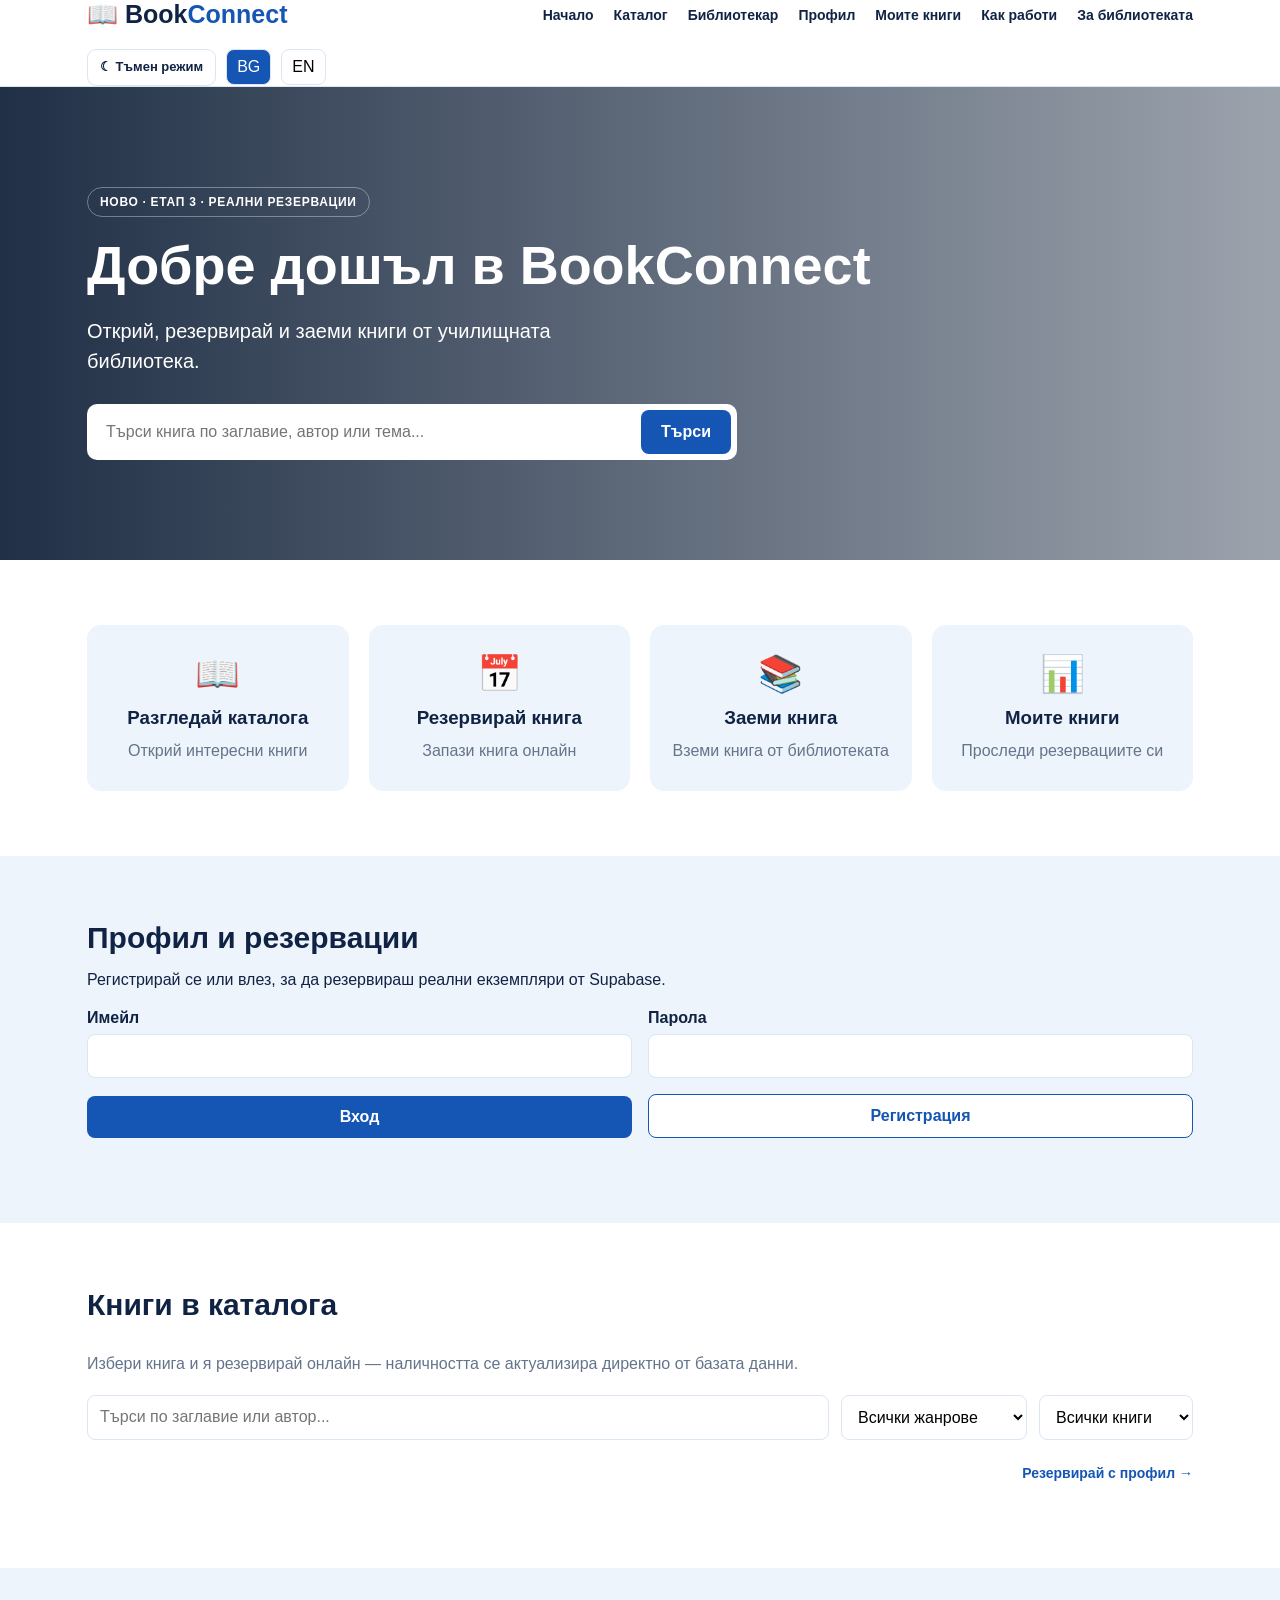
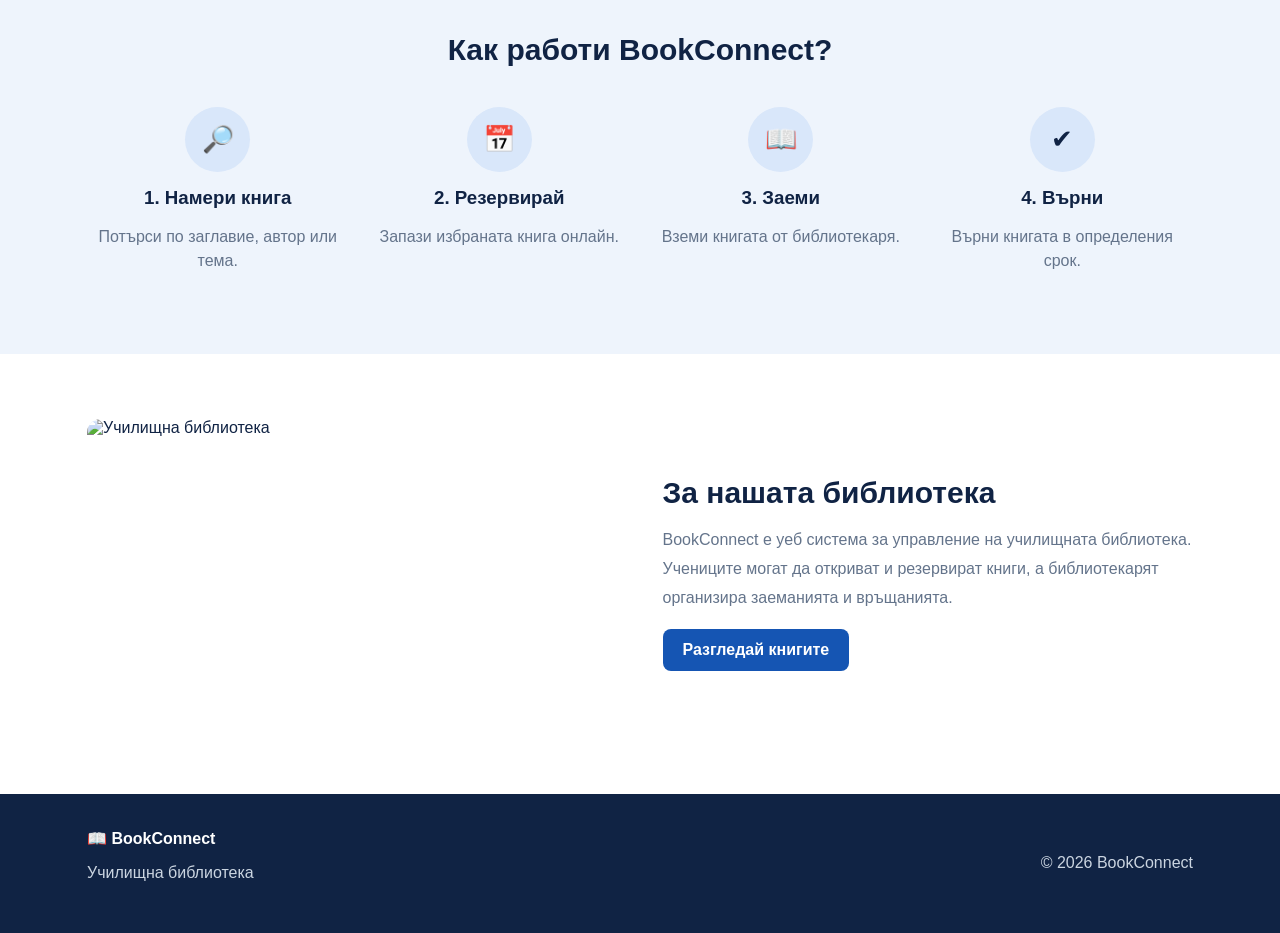
==== index.html @ f5160596 "Merge branch 'main' into pr/13" ====
<!DOCTYPE html>
<html lang="bg">
<head>
    <meta charset="UTF-8">
    <meta name="viewport" content="width=device-width, initial-scale=1.0">
    <title>BookConnect — Училищна библиотека</title>
    <link rel="stylesheet" href="style.css">
    <link rel="stylesheet" href="theme.css">
    <script src="theme.js" defer></script>
    <script src="https://cdn.jsdelivr.net/npm/@supabase/supabase-js@2/dist/umd/supabase.min.js" defer></script>
    <script src="script.js?v=20261123-coverfix" defer></script>
</head>
<body>
    <!-- НАВИГАЦИЯ -->
    <header>
        <div class="container nav">
            <a class="logo" href="#home">
                📖 Book<span>Connect</span>
            </a>
            <nav>
                <a href="#home" data-i18n="home">Начало</a>
                <a href="#catalog" data-i18n="catalog">Каталог</a>
                <a href="librarian.html" data-i18n="librarianNav">Библиотекар</a>
                <a href="#account" data-i18n="accountTitle">Профил</a>
                <a href="#myBooks"
                   onclick="showMyBooks()"
                   data-i18n="myBooks">Моите книги</a>
                <a href="#how" data-i18n="howNav">Как работи</a>
                <a href="#about" data-i18n="aboutNav">За библиотеката</a>
            </nav>
            <div class="nav-right">
                <button type="button" id="themeToggle" class="theme-toggle" aria-label="Тъмен режим" aria-pressed="false">☾ Тъмен режим</button>
                <button class="lang active" id="bgBtn"
                        onclick="setLanguage('bg')">BG</button>
                <button class="lang" id="enBtn"
                        onclick="setLanguage('en')">EN</button>
            </div>
        </div>
    </header>
    <main>
        <!-- НАЧАЛНА СЕКЦИЯ -->
        <div class="hero" id="home">
            <div class="container">
                <div class="hero-eyebrow" data-i18n="heroEyebrow">НОВО · ЕТАП 3 · РЕАЛНИ РЕЗЕРВАЦИИ</div>
                <h1 data-i18n="welcome">
                    Добре дошъл в BookConnect
                </h1>
                <p data-i18n="heroText">
                    Открий, резервирай и заеми книги
                    от училищната библиотека.
                </p>
                <div class="search-box">
                   <input
                        id="heroSearch"
                        type="search"
                        data-placeholder="searchPlaceholder"
                        placeholder="Търси книга по заглавие, автор или тема..."
                        aria-label="Търсене на книги"
                        onkeydown="if(event.key === 'Enter') heroSearch()"
                        >
                    <button class="btn"
                            onclick="heroSearch()"
                            data-i18n="search">
                        Търси
                    </button>
                </div>
                
            </div>
        </div>
        <!-- БЪРЗИ ДЕЙСТВИЯ -->
        <section>
            <div class="container quick-grid">
                <a class="quick-card" href="#catalog">
                    <div class="symbol">📖</div>
                    <h3 data-i18n="browse">
                        Разгледай каталога
                    </h3>
                    <p data-i18n="browseDesc">
                        Открий интересни книги
                    </p>
                </a>
                <a class="quick-card" href="#catalog">
                    <div class="symbol">📅</div>
                    <h3 data-i18n="reserve">
                        Резервирай книга
                    </h3>
                    <p data-i18n="reserveDesc">
                        Запази книга онлайн
                    </p>
                </a>
                <a class="quick-card" href="#how">
                    <div class="symbol">📚</div>
                    <h3 data-i18n="borrow">
                        Заеми книга
                    </h3>
                    <p data-i18n="borrowDesc">
                        Вземи книга от библиотеката
                    </p>
                </a>
                <a class="quick-card" href="#myBooks"
                   onclick="showMyBooks()">
                    <div class="symbol">📊</div>
                    <h3 data-i18n="stats">
                        Моите книги
                    </h3>
                    <p data-i18n="statsDesc">
                        Проследи резервациите си
                    </p>
                </a>
            </div>
        </section>

        <!-- STAGE 3 — ACCOUNT AND REAL SUPABASE RESERVATIONS -->
        <section class="soft account-section" id="account">
          <div class="container">
            <h2 data-i18n="accountTitle">Профил и резервации</h2>
            <p data-i18n="accountHelp">Регистрирай се или влез, за да резервираш реални екземпляри от Supabase.</p>
            <form id="accountForm" class="form-grid stage-three-form">
              <label><span data-i18n="accountEmail">Имейл</span><input type="email" id="accountEmail" autocomplete="email" required></label>
              <label><span data-i18n="accountPassword">Парола</span><input type="password" id="accountPassword" minlength="6" autocomplete="current-password" required></label>
              <button type="submit" id="signInBtn" class="btn" data-i18n="signIn">Вход</button>
              <button type="button" id="signUpBtn" class="btn btn-outline" data-i18n="signUp">Регистрация</button>
            </form>
            <p id="accountStatus" role="status" aria-live="polite"></p>
            <button type="button" id="signOutBtn" class="btn btn-outline" hidden data-i18n="signOut">Изход</button>
          </div>
        </section>


        <!-- КАТАЛОГ -->
        <section id="catalog">
            <div class="container">
                <div class="section-title">
                    <h2 data-i18n="newBooks">
                        Книги в каталога
                    </h2>
                </div>

                <p class="catalog-lead" data-i18n="catalogLead">Избери книга и я резервирай онлайн — наличността се актуализира директно от базата данни.</p>
                <div class="filters">
                    <input
                        id="catalogSearch"
                        type="search"
                        data-placeholder="filterPlaceholder"
                        placeholder="Търси по заглавие или автор..."
                    >
                    <select id="genreFilter">
                        <option value="all" data-i18n="allGenres">
                            Всички жанрове
                        </option>
                        <option value="classic" data-i18n="classic">
                            Класика
                        </option>
                        <option value="children" data-i18n="children">
                            Детска литература
                        </option>
                        <option value="fantasy" data-i18n="fantasy">
                            Фентъзи
                        </option>
                        <option value="modern" data-i18n="modern">
                            Съвременна
                        </option>
                    </select>
                    <select id="availabilityFilter">
                        <option value="all" data-i18n="allBooks">
                            Всички книги
                        </option>
                        <option value="available" data-i18n="availableOnly">
                            Само налични
                        </option>
                    </select>
                </div>

                <div class="catalog-toolbar"><span id="resultSummary" role="status" aria-live="polite"></span><a href="#account" data-i18n="catalogAccountLink">Резервирай с профил →</a></div>
                <!-- КНИГИТЕ СЕ ЗАРЕЖДАТ ОТ JAVASCRIPT -->
                <div class="book-grid" id="bookGrid"></div>
                <p class="empty"
                   id="noResults"
                   style="display:none"
                   data-i18n="noResults">
                    Няма намерени книги.
                </p>
            </div>
        </section>
        <!-- КАК РАБОТИ -->
        <section class="soft" id="how">
            <div class="container">
                <h2 style="text-align:center;margin-bottom:40px"
                    data-i18n="howTitle">
                    Как работи BookConnect?
                </h2>
                <div class="steps">
                    <div class="step">
                        <div class="step-number">🔎</div>
                        <h3 data-i18n="step1">
                            1. Намери книга
                        </h3>
                        <p data-i18n="step1Desc">
                            Потърси по заглавие, автор или тема.
                        </p>
                    </div>
                    <div class="step">
                        <div class="step-number">📅</div>
                        <h3 data-i18n="step2">
                            2. Резервирай
                        </h3>
                        <p data-i18n="step2Desc">
                            Запази избраната книга онлайн.
                        </p>
                    </div>
                    <div class="step">
                        <div class="step-number">📖</div>
                        <h3 data-i18n="step3">
                            3. Заеми
                        </h3>
                        <p data-i18n="step3Desc">
                            Вземи книгата от библиотекаря.
                        </p>
                    </div>
                    <div class="step">
                        <div class="step-number">✔</div>
                        <h3 data-i18n="step4">
                            4. Върни
                        </h3>
                        <p data-i18n="step4Desc">
                            Върни книгата в определения срок.
                        </p>
                    </div>
                </div>
            </div>
        </section>
        <!-- МОИТЕ РЕЗЕРВАЦИИ -->
        <section id="myBooks" class="reservations-section">
            <div class="container">

                <span class="section-kicker" data-i18n="myBooksKicker">МОЯТА БИБЛИОТЕКА</span>\n                <h2 data-i18n="myReservations">
                    Моите резервации
                </h2>
                <p data-i18n="demoNote">
                    Реални резервации в Supabase за влезлия потребител.
                </p>
                <div id="reservationList"></div>
            </div>
        </section>
        <!-- ЗА БИБЛИОТЕКАТА -->
        <section id="about">
            <div class="container about">
                <img
                    src="https://images.unsplash.com/photo-1507842217343-583bb7270b66?w=900"
                    alt="Училищна библиотека"
                >
                <div>
                    <h2 data-i18n="aboutTitle">
                        За нашата библиотека
                    </h2>
                    <p data-i18n="aboutText">
                        BookConnect е уеб система за управление
                        на училищната библиотека.
                        Учениците могат да откриват и резервират
                        книги, а библиотекарят организира
                        заеманията и връщанията.
                    </p>
                    <a class="btn"
                       href="#catalog"
                       style="display:inline-block"
                       data-i18n="explore">
                        Разгледай книгите
                    </a>
                </div>
            </div>
        </section>
    </main>
    <!-- FOOTER -->
    <footer>
        <div class="container footer-inner">
            <div>
                <strong>📖 BookConnect</strong>
                <p data-i18n="footerDesc">
                    Училищна библиотека
                </p>
            </div>
            <p>© 2026 BookConnect</p>
        </div>
    </footer>
    <!-- ПРОЗОРЕЦ С ПОДРОБНОСТИ ЗА КНИГА -->
    <div class="modal"
         id="bookModal"
         onclick="closeOnBackdrop(event)">
        <div class="modal-content"
             role="dialog"
             aria-modal="true"
             aria-labelledby="modalTitle">

            <div class="modal-head">
                <h2 id="modalTitle"></h2>
                <button class="close"
                        onclick="closeModal()"
                        aria-label="Close">
                    ×
                </button>
            </div>

            <img id="modalCover"
                 class="modal-cover"
                 alt="Корица на книга">

            <p id="modalAuthor"></p>
            <p id="modalGenre"></p>
            <p id="modalDescription"></p>
            <p id="modalAvailable"></p>

            <button class="btn"
                    id="reserveBtn"
                    onclick="reserveSelected()">
                Резервирай книга
            </button>

        </div>
    </div>

    <!-- СЪОБЩЕНИЯ -->
    <div class="notice"
         id="notice"
         role="status"></div>

</body>
</html>
---- style.css ----
:root {
    --blue: #1555b3;
    --dark: #102344;
    --light: #eef4fc;
    --border: #dce5f2;
    --muted: #64748b;
}

* {
    box-sizing: border-box;
}

html {
    scroll-behavior: smooth;
}

body {
    margin: 0;
    font-family: Arial, sans-serif;
    color: var(--dark);
    background: #ffffff;
}

button,
input,
select {
    font: inherit;
}

button {
    cursor: pointer;
}

a {
    color: inherit;
    text-decoration: none;
}

.container {
    max-width: 1150px;
    margin: auto;
    padding: 0 22px;
}

/* HEADER */

header {
    position: sticky;
    top: 0;
    z-index: 10;
    background: white;
    border-bottom: 1px solid var(--border);
}

.nav {
    display: flex;
    align-items: center;
    justify-content: space-between;
    gap: 20px;
    min-height: 76px;
    flex-wrap: wrap;
}

.logo {
    font-size: 25px;
    font-weight: 800;
}

.logo span {
    color: var(--blue);
}

nav {
    display: flex;
    gap: 20px;
    flex-wrap: wrap;
}

nav a {
    font-size: 14px;
    font-weight: 600;
}

nav a:hover {
    color: var(--blue);
}

.nav-right {
    display: flex;
    gap: 10px;
    align-items: center;
}

.lang {
    border: 1px solid var(--border);
    border-radius: 8px;
    padding: 8px 10px;
    background: white;
}

.lang.active {
    background: var(--blue);
    color: white;
}

/* BUTTONS */

.btn {
    border: none;
    border-radius: 8px;
    background: var(--blue);
    color: white;
    padding: 12px 20px;
    font-weight: bold;
}

.btn:hover {
    background: #0d408f;
}

.btn-outline {
    background: white;
    color: var(--blue);
    border: 1px solid var(--blue);
}

.btn-outline:hover {
    background: var(--light);
}

/* HERO */

.hero {
    background:
        linear-gradient(
            90deg,
            rgba(8, 25, 50, 0.9),
            rgba(8, 25, 50, 0.4)
        ),
        url("https://images.unsplash.com/photo-1507842217343-583bb7270b66?w=1600")
        center / cover;

    color: white;
    padding: 100px 0;
}

.hero h1 {
    font-size: clamp(32px, 5vw, 54px);
    margin: 0 0 18px;
}

.hero p {
    font-size: 20px;
    max-width: 550px;
    line-height: 1.5;
}

.search-box {
    display: flex;
    max-width: 650px;
    background: white;
    padding: 6px;
    border-radius: 10px;
    margin-top: 28px;
}

.search-box input {
    flex: 1;
    min-width: 0;
    border: 0;
    outline: 0;
    padding: 13px;
    font-size: 16px;
}

/* SECTIONS */

section {
    padding: 65px 0;
    scroll-margin-top: 85px;
}

.section-title {
    display: flex;
    justify-content: space-between;
    align-items: center;
    gap: 15px;
    margin-bottom: 30px;
}

h2 {
    font-size: 30px;
    margin: 0;
}

/* QUICK ACTIONS */

.quick-grid,
.book-grid,
.steps {
    display: grid;
    grid-template-columns: repeat(4, 1fr);
    gap: 20px;
}

.quick-card {
    background: var(--light);
    padding: 28px 18px;
    text-align: center;
    border-radius: 14px;
}

.quick-card:hover {
    background: #dfeafa;
}

.quick-card .symbol {
    font-size: 36px;
    margin-bottom: 12px;
}

.quick-card h3 {
    margin: 0 0 10px;
}

.quick-card p {
    margin: 0;
    color: var(--muted);
    line-height: 1.5;
}

/* CATALOG FILTERS */

.filters {
    display: flex;
    gap: 12px;
    flex-wrap: wrap;
    margin-bottom: 25px;
}

.filters select,
.filters input {
    border: 1px solid var(--border);
    border-radius: 8px;
    padding: 12px;
    background: white;
}

.filters input {
    flex: 1;
    min-width: 180px;
}

/* BOOK CARDS */

.book-card {
    border: 1px solid var(--border);
    border-radius: 14px;
    padding: 18px;
    display: flex;
    flex-direction: column;
    box-shadow: 0 4px 15px rgba(0, 0, 0, 0.03);
}

.book-cover {
    width: 100%;
    height: 245px;
    border-radius: 9px;
    object-fit: cover;
    background: var(--light);
}

.book-card h3 {
    margin: 17px 0 6px;
    font-size: 18px;
}

.book-card .author {
    color: var(--muted);
    font-size: 14px;
}

.tag {
    display: inline-block;
    background: #fff0d9;
    color: #784500;
    padding: 7px 10px;
    border-radius: 7px;
    font-size: 12px;
    margin: 15px 0;
}

.available {
    color: #148348;
    font-size: 14px;
    margin-bottom: 16px;
}

.unavailable {
    color: #bd3333;
    font-size: 14px;
    margin-bottom: 16px;
}

.book-card .btn {
    margin-top: auto;
    width: 100%;
}

/* HOW IT WORKS */

.soft {
    background: var(--light);
}

.step {
    text-align: center;
}

.step-number {
    width: 65px;
    height: 65px;
    border-radius: 50%;
    background: #d9e7fa;
    display: grid;
    place-items: center;
    margin: 0 auto 15px;
    font-size: 26px;
}

.step h3 {
    margin: 0 0 10px;
}

.step p {
    color: var(--muted);
    line-height: 1.5;
}

/* ABOUT */

.about {
    display: grid;
    grid-template-columns: 1fr 1fr;
    align-items: center;
    gap: 45px;
}

.about img {
    width: 100%;
    border-radius: 14px;
    height: 310px;
    object-fit: cover;
}

.about p {
    color: var(--muted);
    line-height: 1.8;
}

/* MY RESERVATIONS */

#myBooks {
    display: none;
}

.my-item {
    padding: 18px;
    border: 1px solid var(--border);
    border-radius: 10px;
    margin-bottom: 12px;
    display: flex;
    justify-content: space-between;
    align-items: center;
    gap: 15px;
}

/* MODAL */

.modal {
    position: fixed;
    inset: 0;
    background: rgba(0, 0, 0, 0.65);
    display: none;
    align-items: center;
    justify-content: center;
    padding: 20px;
    z-index: 50;
}

.modal.open {
    display: flex;
}

.modal-content {
    background: white;
    width: 100%;
    max-width: 500px;
    border-radius: 16px;
    padding: 28px;
    max-height: 90vh;
    overflow-y: auto;
}

.modal-head {
    display: flex;
    justify-content: space-between;
    align-items: center;
    gap: 15px;
}

.close {
    background: none;
    border: none;
    font-size: 28px;
}

.modal-cover {
    width: 130px;
    height: 190px;
    object-fit: cover;
    border-radius: 8px;
    display: block;
    margin: 20px auto;
}

.modal-content p {
    line-height: 1.6;
}

.empty {
    padding: 30px;
    text-align: center;
    color: var(--muted);
}

/* NOTIFICATIONS */

.notice {
    position: fixed;
    bottom: 25px;
    right: 25px;
    z-index: 100;
    background: var(--dark);
    color: white;
    padding: 16px 22px;
    border-radius: 10px;
    display: none;
    max-width: 350px;
}

/* FOOTER */

footer {
    background: var(--dark);
    color: white;
    padding: 35px 0;
}

.footer-inner {
    display: flex;
    justify-content: space-between;
    align-items: center;
    gap: 20px;
    flex-wrap: wrap;
}

footer p {
    color: #cbd5e1;
}

/* TABLETS */

@media (max-width: 900px) {
    .quick-grid,
    .book-grid,
    .steps {
        grid-template-columns: repeat(2, 1fr);
    }

    .about {
        grid-template-columns: 1fr;
    }
}

/* MOBILE */

@media (max-width: 600px) {
    .nav {
        padding: 15px 0;
    }

    nav {
        width: 100%;
        justify-content: center;
        gap: 12px;
    }

    .hero {
        padding: 65px 0;
    }

    .quick-grid,
    .book-grid {
        grid-template-columns: repeat(2, minmax(0, 1fr));
        gap: 12px;
    }

    .steps {
        grid-template-columns: 1fr;
    }

    .book-card {
        padding: 12px;
    }

    .book-cover {
        height: 180px;
    }

    .book-card h3 {
        font-size: 15px;
    }

    .section-title {
        align-items: start;
    }

    h2 {
        font-size: 25px;
    }

    .my-item {
        flex-direction: column;
        align-items: start;
    }
}

@media (max-width: 380px) {
    .book-grid,
    .quick-grid {
        grid-template-columns: 1fr;
    }
}


/* Stage 2 — second screen */
.stage-two {padding-top:50px;padding-bottom:75px;min-height:70vh}
.stage-two .section-title {align-items:flex-start}
.stage-two h1 {font-size:clamp(28px,4vw,42px);margin:0 0 14px}
.stage-two p {line-height:1.6}
.stats-grid {display:grid;grid-template-columns:repeat(4,minmax(0,1fr));gap:16px;margin:20px 0 35px}
.stat-card {display:flex;flex-direction:column;gap:14px;background:var(--light);border:1px solid var(--border);border-radius:14px;padding:24px}
.stat-card strong {font-size:36px;color:var(--blue)}
.panel {border:1px solid var(--border);border-radius:14px;padding:24px;margin:22px 0}
.panel h2 {margin-bottom:20px}
.table-scroll {overflow-x:auto}
.inventory-table {border-collapse:collapse;width:100%;min-width:600px;text-align:left}
.inventory-table th,.inventory-table td {padding:15px 12px;border-bottom:1px solid var(--border)}
.inventory-table th {background:var(--light)}
.form-grid {display:grid;grid-template-columns:repeat(2,minmax(0,1fr));gap:16px;margin:20px 0}
.form-grid label {display:flex;flex-direction:column;gap:7px;font-weight:600}
.form-grid input,.form-grid select {border:1px solid var(--border);border-radius:8px;padding:12px;width:100%;background:white}
.form-grid button {align-self:end}
[hidden] {display:none !important}
@media(max-width:700px) {
  .stats-grid {grid-template-columns:repeat(2,minmax(0,1fr))}
  .form-grid {grid-template-columns:1fr}
  .stage-two .section-title {flex-wrap:wrap}
}
@media(max-width:390px) {
  .stats-grid {grid-template-columns:1fr}
  .panel {padding:16px}
}

/* Homepage CTA alignment fix (2026-11-23) */
.hero-cta {
    display: flex;
    align-items: center;
    gap: 18px;
    flex-wrap: wrap;
    margin-top: 22px;
}
.hero-secondary {
    display: inline-flex;
    align-items: center;
    justify-content: center;
    min-height: 47px;
    border-radius: 10px;
    background: #fff;
    color: #1555b3;
    white-space: nowrap;
}
.hero-secondary:hover {
    background: #edf3ff;
}
.hero-text-link {
    display: inline-flex;
    align-items: center;
    min-height: 47px;
    color: #fff;
    font-weight: 700;
    text-decoration: underline;
    text-underline-offset: 5px;
}
.hero-text-link:hover {
    color: #d9e6ff;
}
.hero-eyebrow {
    display: inline-block;
    padding: 7px 12px;
    border: 1px solid rgba(255,255,255,.35);
    border-radius: 100px;
    font-size: 12px;
    font-weight: 700;
    letter-spacing: .7px;
    margin-bottom: 17px;
}
@media (max-width: 600px) {
    .hero-cta { gap: 10px; }
    .hero-secondary { white-space: normal; }
}

/* Catalog introduction and account link */
.catalog-lead {
    margin: -10px 0 20px;
    max-width: 760px;
    line-height: 1.6;
    color: var(--muted);
}
.catalog-toolbar {
    display: flex;
    align-items: center;
    justify-content: space-between;
    flex-wrap: wrap;
    gap: 12px;
    margin: -6px 0 18px;
    font-size: 14px;
}
.catalog-toolbar a {
    color: var(--blue);
    font-weight: 700;
    text-decoration: underline;
    text-underline-offset: 3px;
}
.catalog-toolbar a:hover { text-decoration-thickness: 2px; }
@media (max-width: 600px) {
    .catalog-toolbar { align-items: flex-start; }
}

/* Catalog: ensure intro and action link have clear, intentional layout. */
.catalog-lead { margin: 0 0 18px; color: var(--muted); line-height: 1.55; }
.catalog-toolbar { display: flex; justify-content: space-between; align-items: center; gap: 12px; flex-wrap: wrap; margin: 14px 0 22px; }
.catalog-toolbar a { color: var(--blue); font-weight: 700; text-decoration: none; }
.catalog-toolbar a:hover { text-decoration: underline; }
.book-cover { display: block; object-fit: cover; }
@media (max-width: 600px) { .catalog-toolbar { margin-bottom: 18px; } }
---- theme.css ----
/* BookConnect — shared persistent Light / Dark mode */
:root {
  --bc-bg: #ffffff;
  --bc-surface: #ffffff;
  --bc-control: #ffffff;
  --bc-foreground: #102344;
  --bc-muted: #64748b;
  --bc-border: #dce5f2;
  --bc-link: #1555b3;
  --bc-hover: #eef4fc;
}
html[data-theme="dark"] {
  --bc-bg: #0b1220;
  --bc-surface: #151f31;
  --bc-control: #1d2b42;
  --bc-foreground: #e8eefb;
  --bc-muted: #a9b8d0;
  --bc-border: #35455e;
  --bc-link: #9dbdff;
  --bc-hover: #263954;
  --blue: #4679ec;
  --dark: #e8eefb;
  --light: #17263b;
  --border: #35455e;
  --muted: #a9b8d0;
}
.theme-toggle {
  display: inline-flex;
  align-items: center;
  justify-content: center;
  gap: 5px;
  padding: 9px 12px;
  font-weight: 700;
  font-size: 13px;
  line-height: 1.3;
  border-radius: 9px;
  border: 1px solid var(--bc-border);
  color: var(--bc-foreground);
  background: var(--bc-surface);
  white-space: nowrap;
}
.theme-toggle:hover { background: var(--bc-hover); }
.theme-toggle:focus-visible {
  outline: 3px solid #7aa2f7;
  outline-offset: 3px;
}
html[data-theme="dark"] body {
  background: var(--bc-bg);
  color: var(--bc-foreground);
}
html[data-theme="dark"] header {
  background: #111d30;
  border-color: var(--bc-border);
}
html[data-theme="dark"] .logo,
html[data-theme="dark"] nav a { color: var(--bc-foreground); }
html[data-theme="dark"] .logo span,
html[data-theme="dark"] nav a:hover { color: var(--bc-link); }
html[data-theme="dark"] .lang,
html[data-theme="dark"] .btn-outline,
html[data-theme="dark"] .filters input,
html[data-theme="dark"] .filters select,
html[data-theme="dark"] .form-grid input,
html[data-theme="dark"] .form-grid select,
html[data-theme="dark"] .search-box input {
  background: var(--bc-control);
  color: var(--bc-foreground);
  border-color: var(--bc-border);
}
html[data-theme="dark"] input::placeholder { color: #9eb0c9; opacity: 1; }
html[data-theme="dark"] select option { background: var(--bc-control); color: var(--bc-foreground); }
html[data-theme="dark"] .lang.active { background: #416ed6; color: #fff; }
html[data-theme="dark"] .btn:not(.btn-outline) { background: #416ed6; color: #fff; }
html[data-theme="dark"] .btn:not(.btn-outline):hover { background: #3158b7; }
html[data-theme="dark"] .btn-outline { color: #b0c8ff; border-color: #668de4; }
html[data-theme="dark"] .btn-outline:hover { background: #263954; }
html[data-theme="dark"] .search-box { background: var(--bc-control); }
html[data-theme="dark"] .soft { background: #101d30; }
html[data-theme="dark"] .quick-card,
html[data-theme="dark"] .book-card,
html[data-theme="dark"] .step,
html[data-theme="dark"] .panel,
html[data-theme="dark"] .my-item,
html[data-theme="dark"] .modal-content {
  background: var(--bc-surface);
  color: var(--bc-foreground);
  border-color: var(--bc-border);
}
html[data-theme="dark"] .quick-card:hover { background: #22354e; }
html[data-theme="dark"] .book-card { box-shadow: 0 6px 22px rgba(0,0,0,.22); }
html[data-theme="dark"] .book-cover { background: #1d2b42; }
html[data-theme="dark"] .tag { background: #3b3225; color: #f6d39a; }
html[data-theme="dark"] .available { color: #7ee4ae; }
html[data-theme="dark"] .unavailable { color: #ff9696; }
html[data-theme="dark"] .step-number { background: #263a56; }
html[data-theme="dark"] .stat-card {
  background: #182941;
  border-color: var(--bc-border);
  color: var(--bc-foreground);
}
html[data-theme="dark"] .stat-card strong { color: #a5c3ff; }
html[data-theme="dark"] .inventory-table th {
  background: #1d304a;
  color: var(--bc-foreground);
}
html[data-theme="dark"] .inventory-table th,
html[data-theme="dark"] .inventory-table td { border-bottom-color: var(--bc-border); }
html[data-theme="dark"] .close { color: var(--bc-foreground); }
html[data-theme="dark"] .notice { background: #284065; color: #fff; }
html[data-theme="dark"] footer { background: #070e1a; color: #e8eefb; }
html[data-theme="dark"] footer p { color: #b0bfd6; }
html[data-theme="dark"] .hero { background-blend-mode: multiply, normal; }
@media (max-width: 650px) {
  .nav-right { flex-wrap: wrap; }
  .theme-toggle { font-size: 12px; padding: 8px 10px; }
}
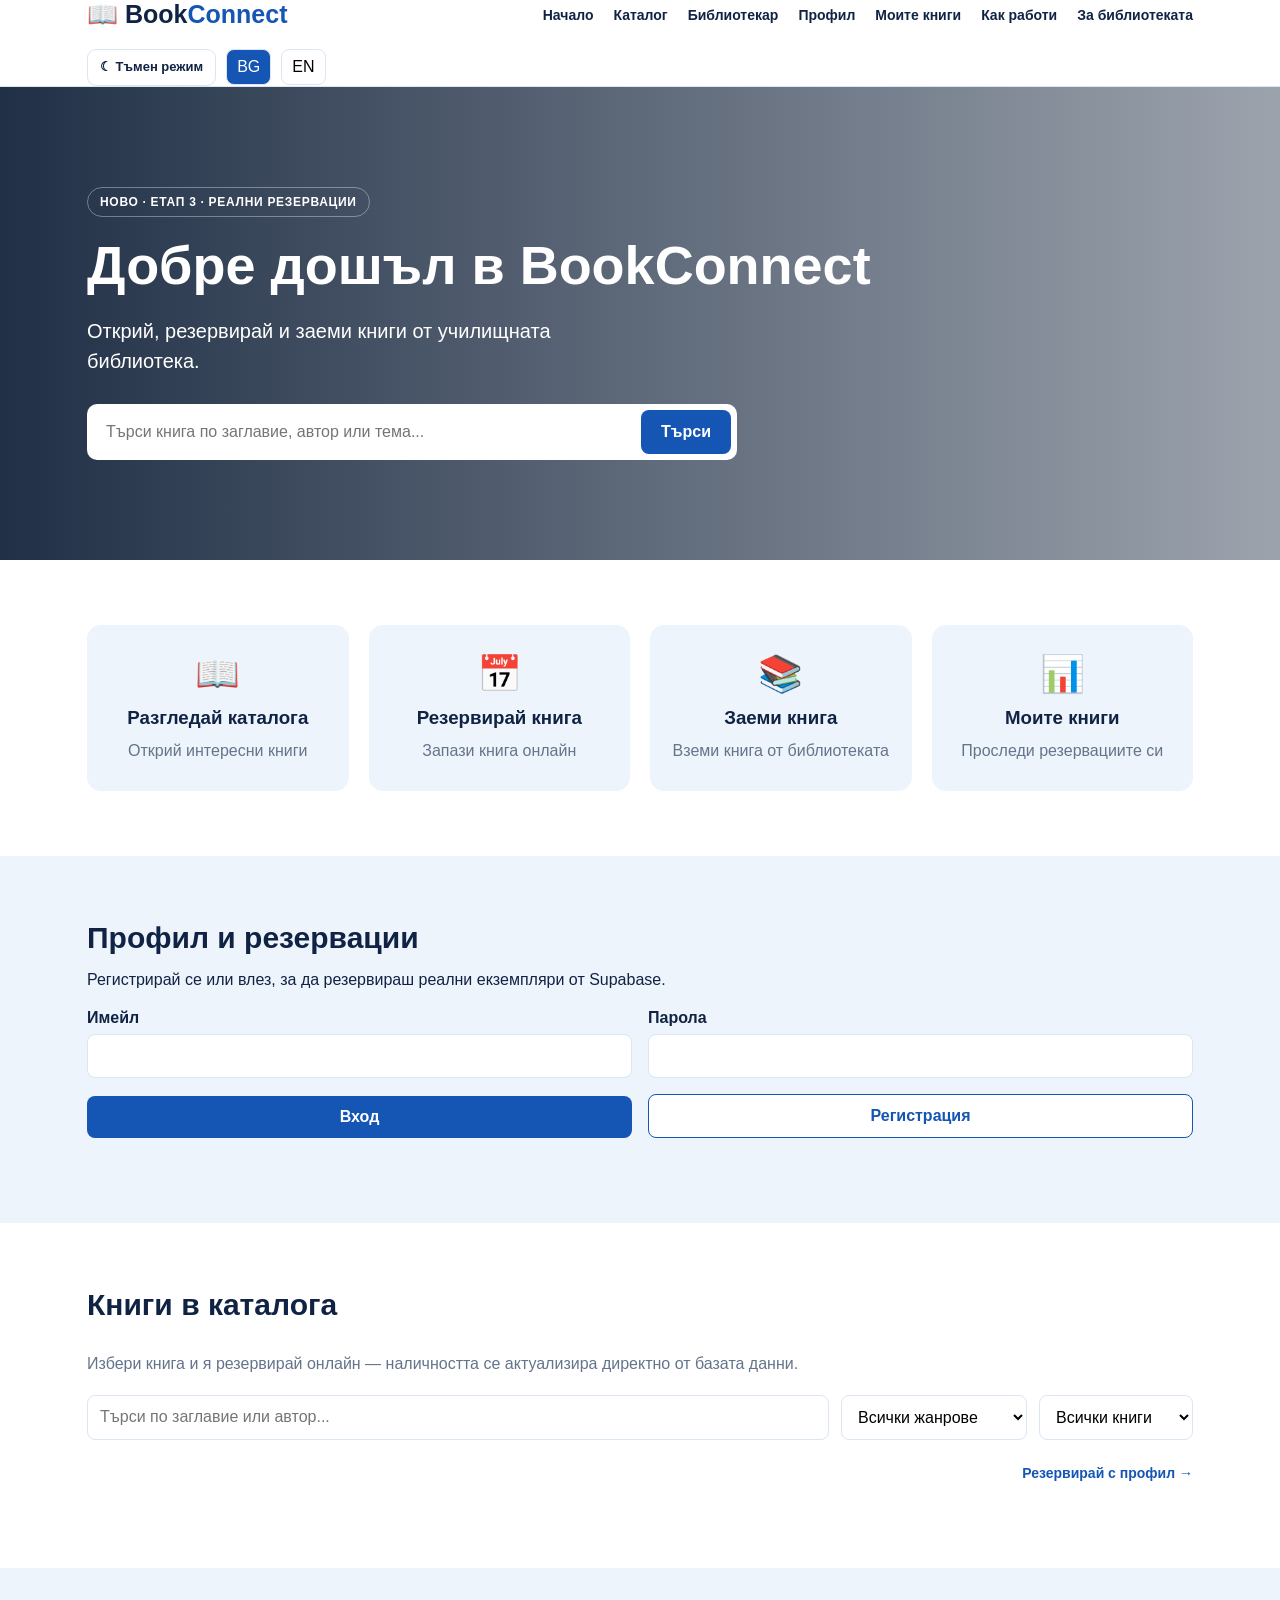
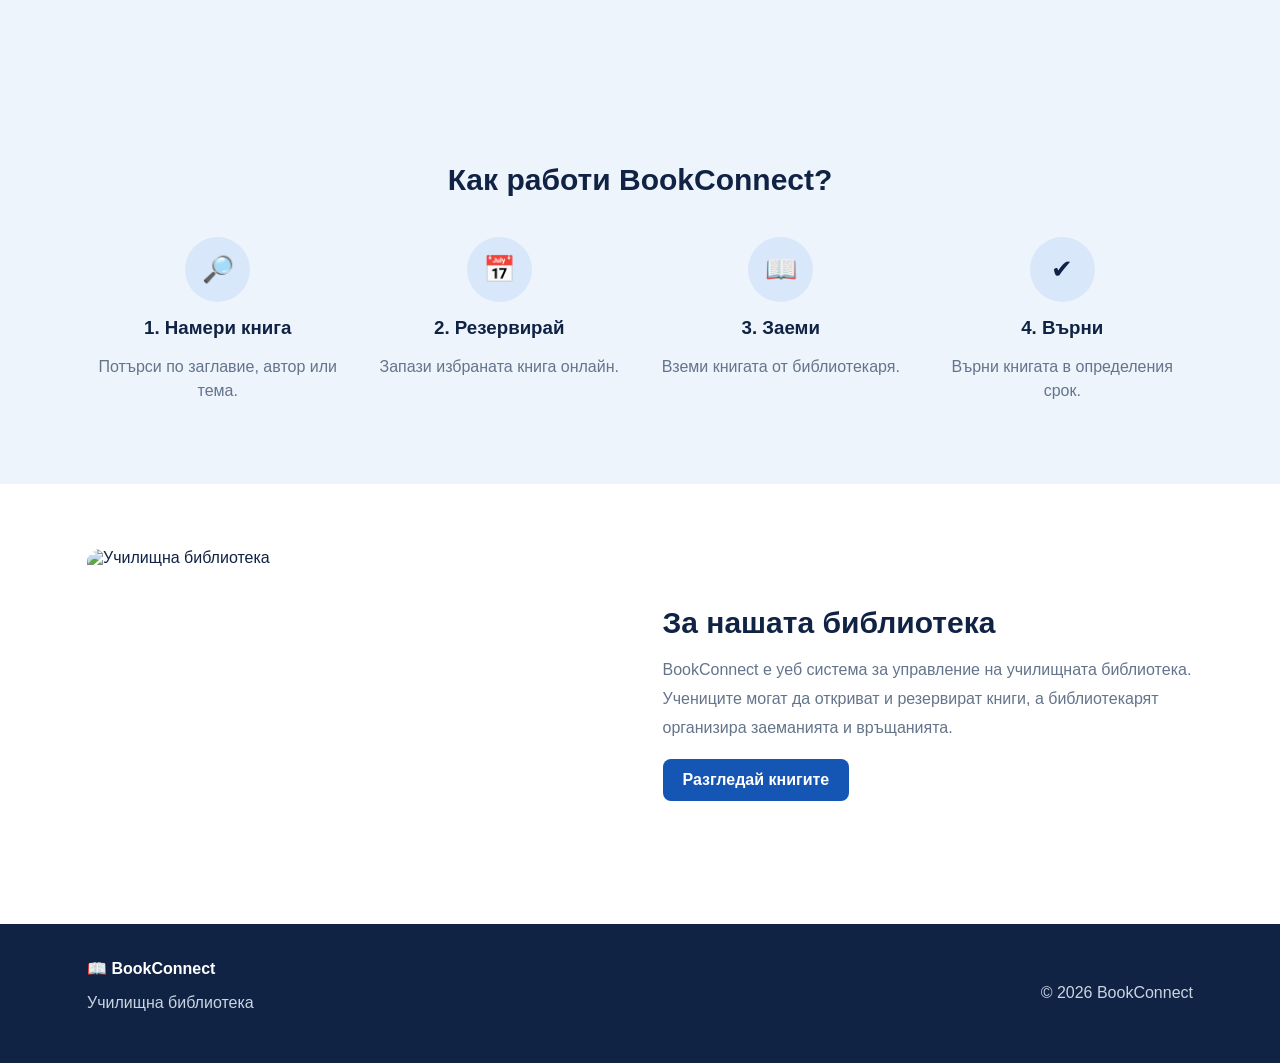
==== commit 3b3d0862: "Expose personal library and search suggestions in the existing interface" ====
--- a/index.html
+++ b/index.html
@@ -9,15 +9,18 @@
     <link rel="stylesheet" href="theme.css">
     <script src="theme.js" defer></script>
     <script src="https://cdn.jsdelivr.net/npm/@supabase/supabase-js@2/dist/umd/supabase.min.js" defer></script>
-    <script src="script.js?v=20261123-coverfix" defer></script>
+    <script src="personal-library.js?v=1" defer></script>
+    <script src="script.js?v=20261125-personal" defer></script>
 </head>
 <body>
+
     <!-- НАВИГАЦИЯ -->
     <header>
         <div class="container nav">
             <a class="logo" href="#home">
                 📖 Book<span>Connect</span>
             </a>
+
             <nav>
                 <a href="#home" data-i18n="home">Начало</a>
                 <a href="#catalog" data-i18n="catalog">Каталог</a>
@@ -29,6 +32,7 @@
                 <a href="#how" data-i18n="howNav">Как работи</a>
                 <a href="#about" data-i18n="aboutNav">За библиотеката</a>
             </nav>
+
             <div class="nav-right">
                 <button type="button" id="themeToggle" class="theme-toggle" aria-label="Тъмен режим" aria-pressed="false">☾ Тъмен режим</button>
                 <button class="lang active" id="bgBtn"
@@ -38,7 +42,9 @@
             </div>
         </div>
     </header>
+
     <main>
+
         <!-- НАЧАЛНА СЕКЦИЯ -->
         <div class="hero" id="home">
             <div class="container">
@@ -46,19 +52,20 @@
                 <h1 data-i18n="welcome">
                     Добре дошъл в BookConnect
                 </h1>
+
                 <p data-i18n="heroText">
                     Открий, резервирай и заеми книги
                     от училищната библиотека.
                 </p>
+
                 <div class="search-box">
-                   <input
+                    <input
                         id="heroSearch"
                         type="search"
                         data-placeholder="searchPlaceholder"
                         placeholder="Търси книга по заглавие, автор или тема..."
-                        aria-label="Търсене на книги"
-                        onkeydown="if(event.key === 'Enter') heroSearch()"
-                        >
+                    >
+
                     <button class="btn"
                             onclick="heroSearch()"
                             data-i18n="search">
@@ -68,9 +75,11 @@
                 
             </div>
         </div>
+
         <!-- БЪРЗИ ДЕЙСТВИЯ -->
         <section>
             <div class="container quick-grid">
+
                 <a class="quick-card" href="#catalog">
                     <div class="symbol">📖</div>
                     <h3 data-i18n="browse">
@@ -80,6 +89,7 @@
                         Открий интересни книги
                     </p>
                 </a>
+
                 <a class="quick-card" href="#catalog">
                     <div class="symbol">📅</div>
                     <h3 data-i18n="reserve">
@@ -89,6 +99,7 @@
                         Запази книга онлайн
                     </p>
                 </a>
+
                 <a class="quick-card" href="#how">
                     <div class="symbol">📚</div>
                     <h3 data-i18n="borrow">
@@ -98,6 +109,7 @@
                         Вземи книга от библиотеката
                     </p>
                 </a>
+
                 <a class="quick-card" href="#myBooks"
                    onclick="showMyBooks()">
                     <div class="symbol">📊</div>
@@ -108,6 +120,7 @@
                         Проследи резервациите си
                     </p>
                 </a>
+
             </div>
         </section>
 
@@ -131,6 +144,7 @@
         <!-- КАТАЛОГ -->
         <section id="catalog">
             <div class="container">
+
                 <div class="section-title">
                     <h2 data-i18n="newBooks">
                         Книги в каталога
@@ -141,10 +155,13 @@
                 <div class="filters">
                     <input
                         id="catalogSearch"
+                        list="catalogSuggestions"
                         type="search"
                         data-placeholder="filterPlaceholder"
                         placeholder="Търси по заглавие или автор..."
                     >
+
+                    <datalist id="catalogSuggestions"></datalist>
                     <select id="genreFilter">
                         <option value="all" data-i18n="allGenres">
                             Всички жанрове
@@ -162,6 +179,7 @@
                             Съвременна
                         </option>
                     </select>
+
                     <select id="availabilityFilter">
                         <option value="all" data-i18n="allBooks">
                             Всички книги
@@ -175,22 +193,29 @@
                 <div class="catalog-toolbar"><span id="resultSummary" role="status" aria-live="polite"></span><a href="#account" data-i18n="catalogAccountLink">Резервирай с профил →</a></div>
                 <!-- КНИГИТЕ СЕ ЗАРЕЖДАТ ОТ JAVASCRIPT -->
                 <div class="book-grid" id="bookGrid"></div>
+
                 <p class="empty"
                    id="noResults"
                    style="display:none"
                    data-i18n="noResults">
                     Няма намерени книги.
                 </p>
-            </div>
-        </section>
+
+            </div>
+        </section>
+
+        <section class="soft"><div class="container" id="personalLibrary"></div></section>
         <!-- КАК РАБОТИ -->
         <section class="soft" id="how">
             <div class="container">
+
                 <h2 style="text-align:center;margin-bottom:40px"
                     data-i18n="howTitle">
                     Как работи BookConnect?
                 </h2>
+
                 <div class="steps">
+
                     <div class="step">
                         <div class="step-number">🔎</div>
                         <h3 data-i18n="step1">
@@ -200,6 +225,7 @@
                             Потърси по заглавие, автор или тема.
                         </p>
                     </div>
+
                     <div class="step">
                         <div class="step-number">📅</div>
                         <h3 data-i18n="step2">
@@ -209,6 +235,7 @@
                             Запази избраната книга онлайн.
                         </p>
                     </div>
+
                     <div class="step">
                         <div class="step-number">📖</div>
                         <h3 data-i18n="step3">
@@ -218,6 +245,7 @@
                             Вземи книгата от библиотекаря.
                         </p>
                     </div>
+
                     <div class="step">
                         <div class="step-number">✔</div>
                         <h3 data-i18n="step4">
@@ -227,9 +255,11 @@
                             Върни книгата в определения срок.
                         </p>
                     </div>
-                </div>
-            </div>
-        </section>
+
+                </div>
+            </div>
+        </section>
+
         <!-- МОИТЕ РЕЗЕРВАЦИИ -->
         <section id="myBooks" class="reservations-section">
             <div class="container">
@@ -237,23 +267,30 @@
                 <span class="section-kicker" data-i18n="myBooksKicker">МОЯТА БИБЛИОТЕКА</span>\n                <h2 data-i18n="myReservations">
                     Моите резервации
                 </h2>
+
                 <p data-i18n="demoNote">
                     Реални резервации в Supabase за влезлия потребител.
                 </p>
+
                 <div id="reservationList"></div>
-            </div>
-        </section>
+
+            </div>
+        </section>
+
         <!-- ЗА БИБЛИОТЕКАТА -->
         <section id="about">
             <div class="container about">
+
                 <img
                     src="https://images.unsplash.com/photo-1507842217343-583bb7270b66?w=900"
                     alt="Училищна библиотека"
                 >
+
                 <div>
                     <h2 data-i18n="aboutTitle">
                         За нашата библиотека
                     </h2>
+
                     <p data-i18n="aboutText">
                         BookConnect е уеб система за управление
                         на училищната библиотека.
@@ -261,6 +298,7 @@
                         книги, а библиотекарят организира
                         заеманията и връщанията.
                     </p>
+
                     <a class="btn"
                        href="#catalog"
                        style="display:inline-block"
@@ -268,9 +306,12 @@
                         Разгледай книгите
                     </a>
                 </div>
-            </div>
-        </section>
+
+            </div>
+        </section>
+
     </main>
+
     <!-- FOOTER -->
     <footer>
         <div class="container footer-inner">
@@ -280,13 +321,16 @@
                     Училищна библиотека
                 </p>
             </div>
+
             <p>© 2026 BookConnect</p>
         </div>
     </footer>
+
     <!-- ПРОЗОРЕЦ С ПОДРОБНОСТИ ЗА КНИГА -->
     <div class="modal"
          id="bookModal"
          onclick="closeOnBackdrop(event)">
+
         <div class="modal-content"
              role="dialog"
              aria-modal="true"
@@ -294,6 +338,7 @@
 
             <div class="modal-head">
                 <h2 id="modalTitle"></h2>
+
                 <button class="close"
                         onclick="closeModal()"
                         aria-label="Close">
@@ -315,6 +360,7 @@
                     onclick="reserveSelected()">
                 Резервирай книга
             </button>
+            <div id="personalDetails"></div>
 
         </div>
     </div>
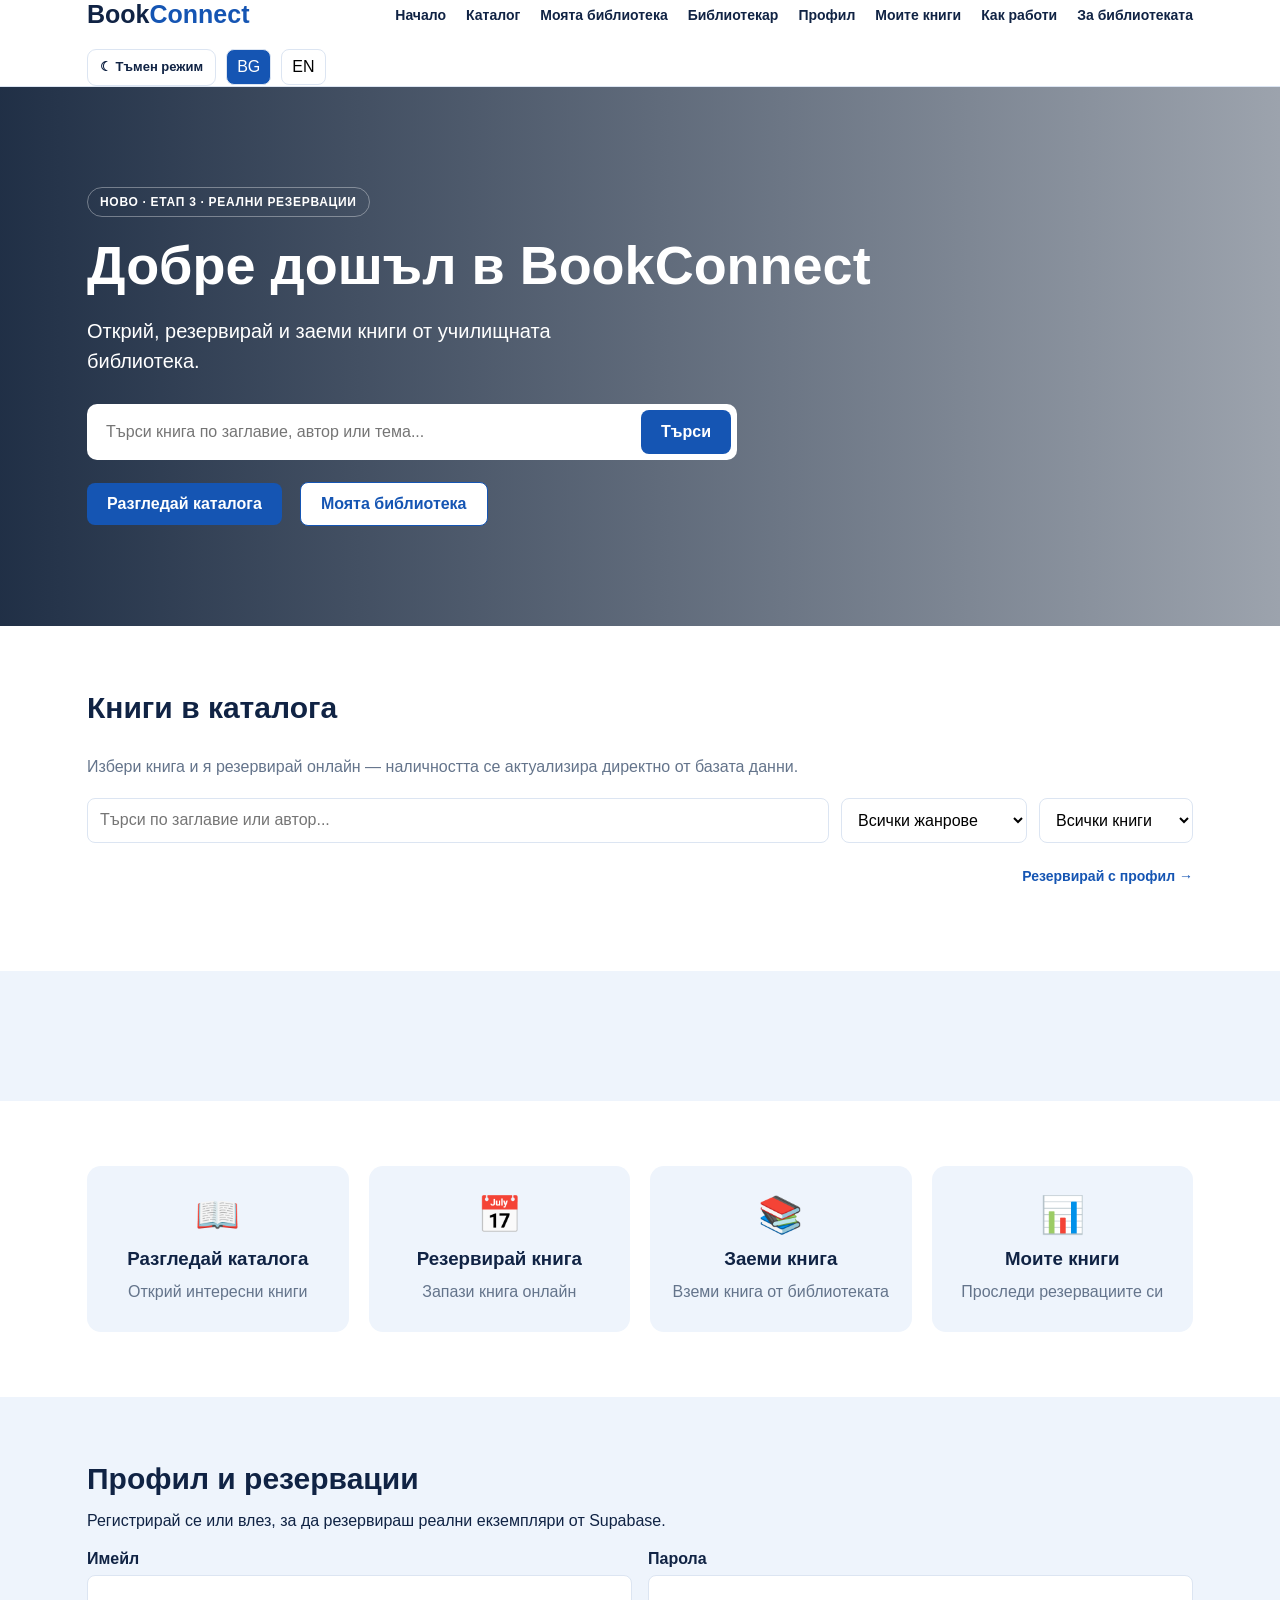
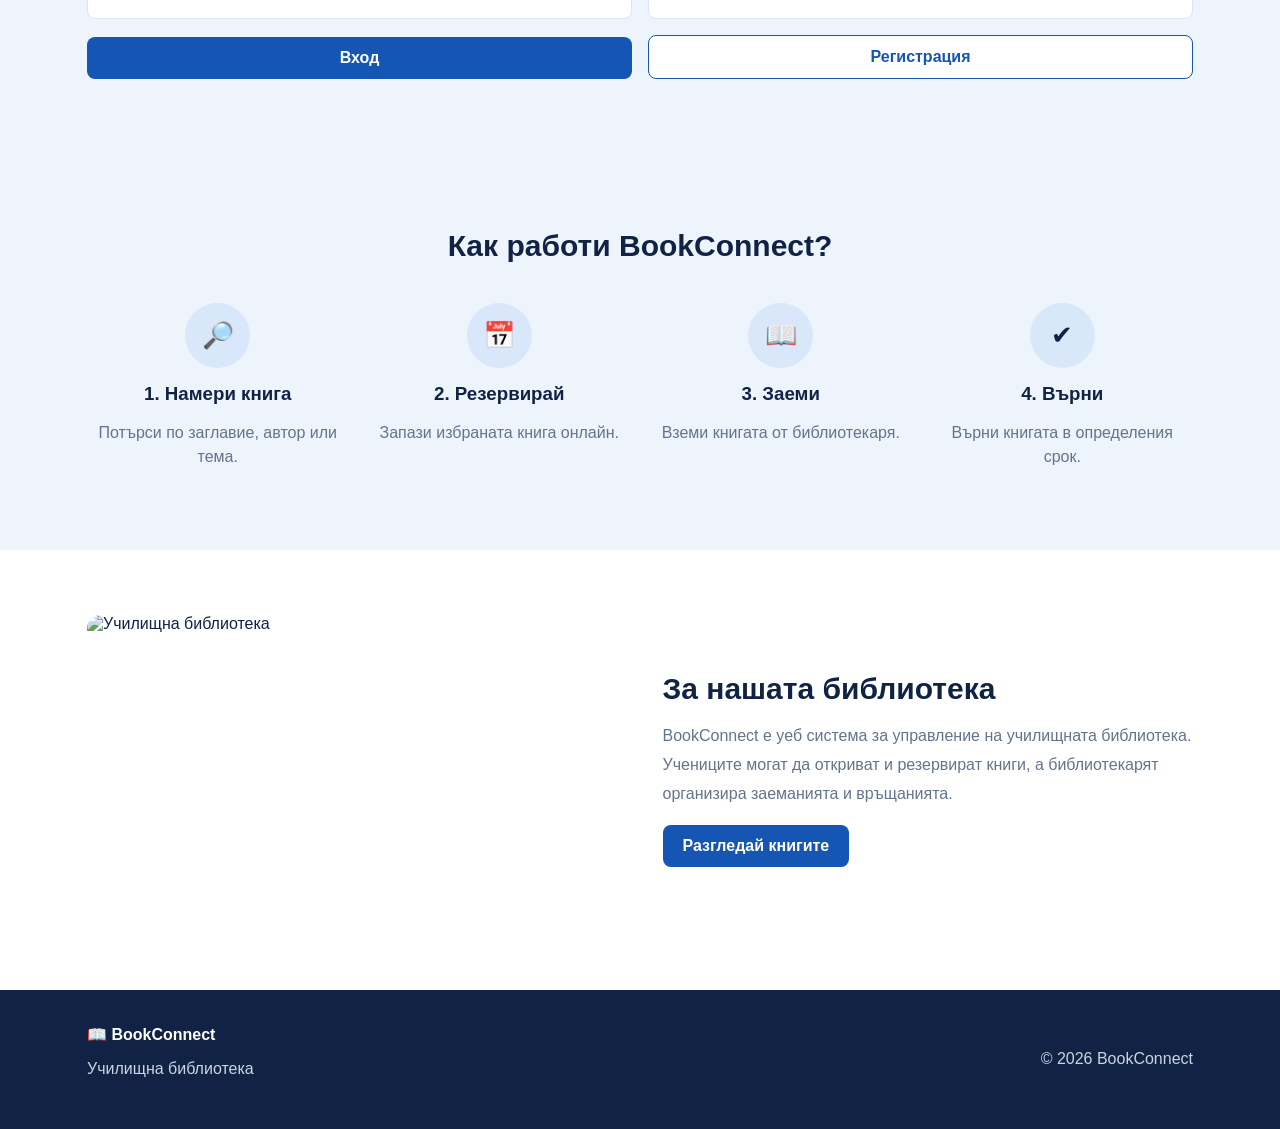
==== commit 08930839: "Reorder homepage into approved editorial hero and catalog-first layout" ====
--- a/index.html
+++ b/index.html
@@ -7,6 +7,7 @@
     <title>BookConnect — Училищна библиотека</title>
     <link rel="stylesheet" href="style.css">
     <link rel="stylesheet" href="theme.css">
+    <link rel="stylesheet" href="editorial.css">
     <script src="theme.js" defer></script>
     <script src="https://cdn.jsdelivr.net/npm/@supabase/supabase-js@2/dist/umd/supabase.min.js" defer></script>
     <script src="personal-library.js?v=1" defer></script>
@@ -18,12 +19,13 @@
     <header>
         <div class="container nav">
             <a class="logo" href="#home">
-                📖 Book<span>Connect</span>
+                Book<span>Connect</span>
             </a>
 
             <nav>
                 <a href="#home" data-i18n="home">Начало</a>
                 <a href="#catalog" data-i18n="catalog">Каталог</a>
+                <a href="#personalLibrary" data-i18n="personalNav">Моята библиотека</a>
                 <a href="librarian.html" data-i18n="librarianNav">Библиотекар</a>
                 <a href="#account" data-i18n="accountTitle">Профил</a>
                 <a href="#myBooks"
@@ -47,7 +49,7 @@
 
         <!-- НАЧАЛНА СЕКЦИЯ -->
         <div class="hero" id="home">
-            <div class="container">
+            <div class="container editorial-hero"><div class="editorial-copy">
                 <div class="hero-eyebrow" data-i18n="heroEyebrow">НОВО · ЕТАП 3 · РЕАЛНИ РЕЗЕРВАЦИИ</div>
                 <h1 data-i18n="welcome">
                     Добре дошъл в BookConnect
@@ -72,10 +74,75 @@
                         Търси
                     </button>
                 </div>
-                
+                <div class="hero-cta"><a class="btn" href="#catalog" data-i18n="browse">Разгледай каталога</a><a class="btn btn-outline" href="#personalLibrary" data-i18n="personalNav">Моята библиотека</a></div>
+                </div><div class="editorial-photo" role="img" aria-label="Library"></div>
             </div>
         </div>
 
+        <!-- КАТАЛОГ -->
+        <section id="catalog">
+            <div class="container">
+
+                <div class="section-title">
+                    <h2 data-i18n="newBooks">
+                        Книги в каталога
+                    </h2>
+                </div>
+
+                <p class="catalog-lead" data-i18n="catalogLead">Избери книга и я резервирай онлайн — наличността се актуализира директно от базата данни.</p>
+                <div class="filters">
+                    <input
+                        id="catalogSearch"
+                        list="catalogSuggestions"
+                        type="search"
+                        data-placeholder="filterPlaceholder"
+                        placeholder="Търси по заглавие или автор..."
+                    >
+
+                    <datalist id="catalogSuggestions"></datalist>
+                    <select id="genreFilter">
+                        <option value="all" data-i18n="allGenres">
+                            Всички жанрове
+                        </option>
+                        <option value="classic" data-i18n="classic">
+                            Класика
+                        </option>
+                        <option value="children" data-i18n="children">
+                            Детска литература
+                        </option>
+                        <option value="fantasy" data-i18n="fantasy">
+                            Фентъзи
+                        </option>
+                        <option value="modern" data-i18n="modern">
+                            Съвременна
+                        </option>
+                    </select>
+
+                    <select id="availabilityFilter">
+                        <option value="all" data-i18n="allBooks">
+                            Всички книги
+                        </option>
+                        <option value="available" data-i18n="availableOnly">
+                            Само налични
+                        </option>
+                    </select>
+                </div>
+
+                <div class="catalog-toolbar"><span id="resultSummary" role="status" aria-live="polite"></span><a href="#account" data-i18n="catalogAccountLink">Резервирай с профил →</a></div>
+                <!-- КНИГИТЕ СЕ ЗАРЕЖДАТ ОТ JAVASCRIPT -->
+                <div class="book-grid" id="bookGrid"></div>
+
+                <p class="empty"
+                   id="noResults"
+                   style="display:none"
+                   data-i18n="noResults">
+                    Няма намерени книги.
+                </p>
+
+            </div>
+        </section>
+
+        <section class="soft"><div class="container" id="personalLibrary"></div></section>
         <!-- БЪРЗИ ДЕЙСТВИЯ -->
         <section>
             <div class="container quick-grid">
@@ -141,70 +208,6 @@
         </section>
 
 
-        <!-- КАТАЛОГ -->
-        <section id="catalog">
-            <div class="container">
-
-                <div class="section-title">
-                    <h2 data-i18n="newBooks">
-                        Книги в каталога
-                    </h2>
-                </div>
-
-                <p class="catalog-lead" data-i18n="catalogLead">Избери книга и я резервирай онлайн — наличността се актуализира директно от базата данни.</p>
-                <div class="filters">
-                    <input
-                        id="catalogSearch"
-                        list="catalogSuggestions"
-                        type="search"
-                        data-placeholder="filterPlaceholder"
-                        placeholder="Търси по заглавие или автор..."
-                    >
-
-                    <datalist id="catalogSuggestions"></datalist>
-                    <select id="genreFilter">
-                        <option value="all" data-i18n="allGenres">
-                            Всички жанрове
-                        </option>
-                        <option value="classic" data-i18n="classic">
-                            Класика
-                        </option>
-                        <option value="children" data-i18n="children">
-                            Детска литература
-                        </option>
-                        <option value="fantasy" data-i18n="fantasy">
-                            Фентъзи
-                        </option>
-                        <option value="modern" data-i18n="modern">
-                            Съвременна
-                        </option>
-                    </select>
-
-                    <select id="availabilityFilter">
-                        <option value="all" data-i18n="allBooks">
-                            Всички книги
-                        </option>
-                        <option value="available" data-i18n="availableOnly">
-                            Само налични
-                        </option>
-                    </select>
-                </div>
-
-                <div class="catalog-toolbar"><span id="resultSummary" role="status" aria-live="polite"></span><a href="#account" data-i18n="catalogAccountLink">Резервирай с профил →</a></div>
-                <!-- КНИГИТЕ СЕ ЗАРЕЖДАТ ОТ JAVASCRIPT -->
-                <div class="book-grid" id="bookGrid"></div>
-
-                <p class="empty"
-                   id="noResults"
-                   style="display:none"
-                   data-i18n="noResults">
-                    Няма намерени книги.
-                </p>
-
-            </div>
-        </section>
-
-        <section class="soft"><div class="container" id="personalLibrary"></div></section>
         <!-- КАК РАБОТИ -->
         <section class="soft" id="how">
             <div class="container">
--- a/style.css
+++ b/style.css
@@ -656,3 +656,37 @@
 .catalog-toolbar a:hover { text-decoration: underline; }
 .book-cover { display: block; object-fit: cover; }
 @media (max-width: 600px) { .catalog-toolbar { margin-bottom: 18px; } }
+
+/* Personal library additions: inherit the existing theme and button styles. */
+#personalLibrary { display:grid; gap:12px; }
+#personalLibrary h3, #personalDetails h3 { margin-top:12px; }
+.personal-row { display:flex; flex-wrap:wrap; gap:8px; }
+#personalLibrary input, #personalDetails select, #personalDetails textarea, #personalDetails input { max-width:100%; color:inherit; font:inherit; }
+#personalLibrary input[type=number] { width:80px; }
+#personalLibrary progress { width:100%; max-width:360px; }
+#personalDetails { display:grid; gap:10px; margin-top:16px; }
+#personalDetails textarea { min-height:80px; resize:vertical; }
+.book-card button[aria-pressed=true] { color:#e85b79; }
+#bookModal .modal-content { max-height:90vh; overflow-y:auto; }
+
+/* Compact personal dashboard */
+#personalLibrary { gap:10px; }
+#personalLibrary > p { margin:0; font-size:13px; color:var(--muted); }
+.personal-tabs { display:flex; flex-wrap:wrap; gap:6px; border-bottom:1px solid var(--border); padding-bottom:10px; }
+.personal-tabs .btn { padding:9px 14px; font-size:14px; background:transparent; color:inherit; border:1px solid transparent; }
+.personal-tabs .btn[aria-pressed=true] { background:var(--blue); color:white; }
+.personal-tabs .btn:hover:not([aria-pressed=true]) { border-color:var(--border); }
+.personal-panel { border:1px solid var(--border); border-radius:14px; padding:18px; display:flex; flex-wrap:wrap; align-items:center; gap:12px; }
+.personal-panel h3 { flex-basis:100%; margin:0!important; font-size:18px; }
+.personal-panel .personal-row { flex-basis:100%; }
+.personal-panel p { margin:0; }
+.personal-panel .btn { padding:9px 14px; font-size:14px; }
+.personal-premium { border-left:4px solid #c59a42; }
+.personal-premium > p:first-of-type { flex-basis:100%; font-size:14px; }
+#personalDetails { border-top:1px solid var(--border); padding-top:12px; grid-template-columns:repeat(2,minmax(0,1fr)); }
+#personalDetails h3,#personalDetails textarea,#personalDetails p { grid-column:1/-1; margin:0; }
+#personalDetails .btn { padding:9px 12px; font-size:13px; text-align:center; }
+#personalDetails textarea,#personalDetails select,#personalLibrary input { border:1px solid var(--border); border-radius:8px; padding:8px; background:transparent; }
+.book-card { position:relative; }
+.book-card > button[aria-pressed] { position:absolute; top:12px; right:12px; width:38px; height:38px; padding:0; border-radius:50%; background:white; color:#b52d52; border:1px solid #ead7df; font-size:22px; box-shadow:0 2px 8px #0002; }
+@media(max-width:600px){ .personal-panel { padding:12px; } .personal-tabs .btn { padding:8px 10px; font-size:13px; } #personalDetails { grid-template-columns:1fr; } }
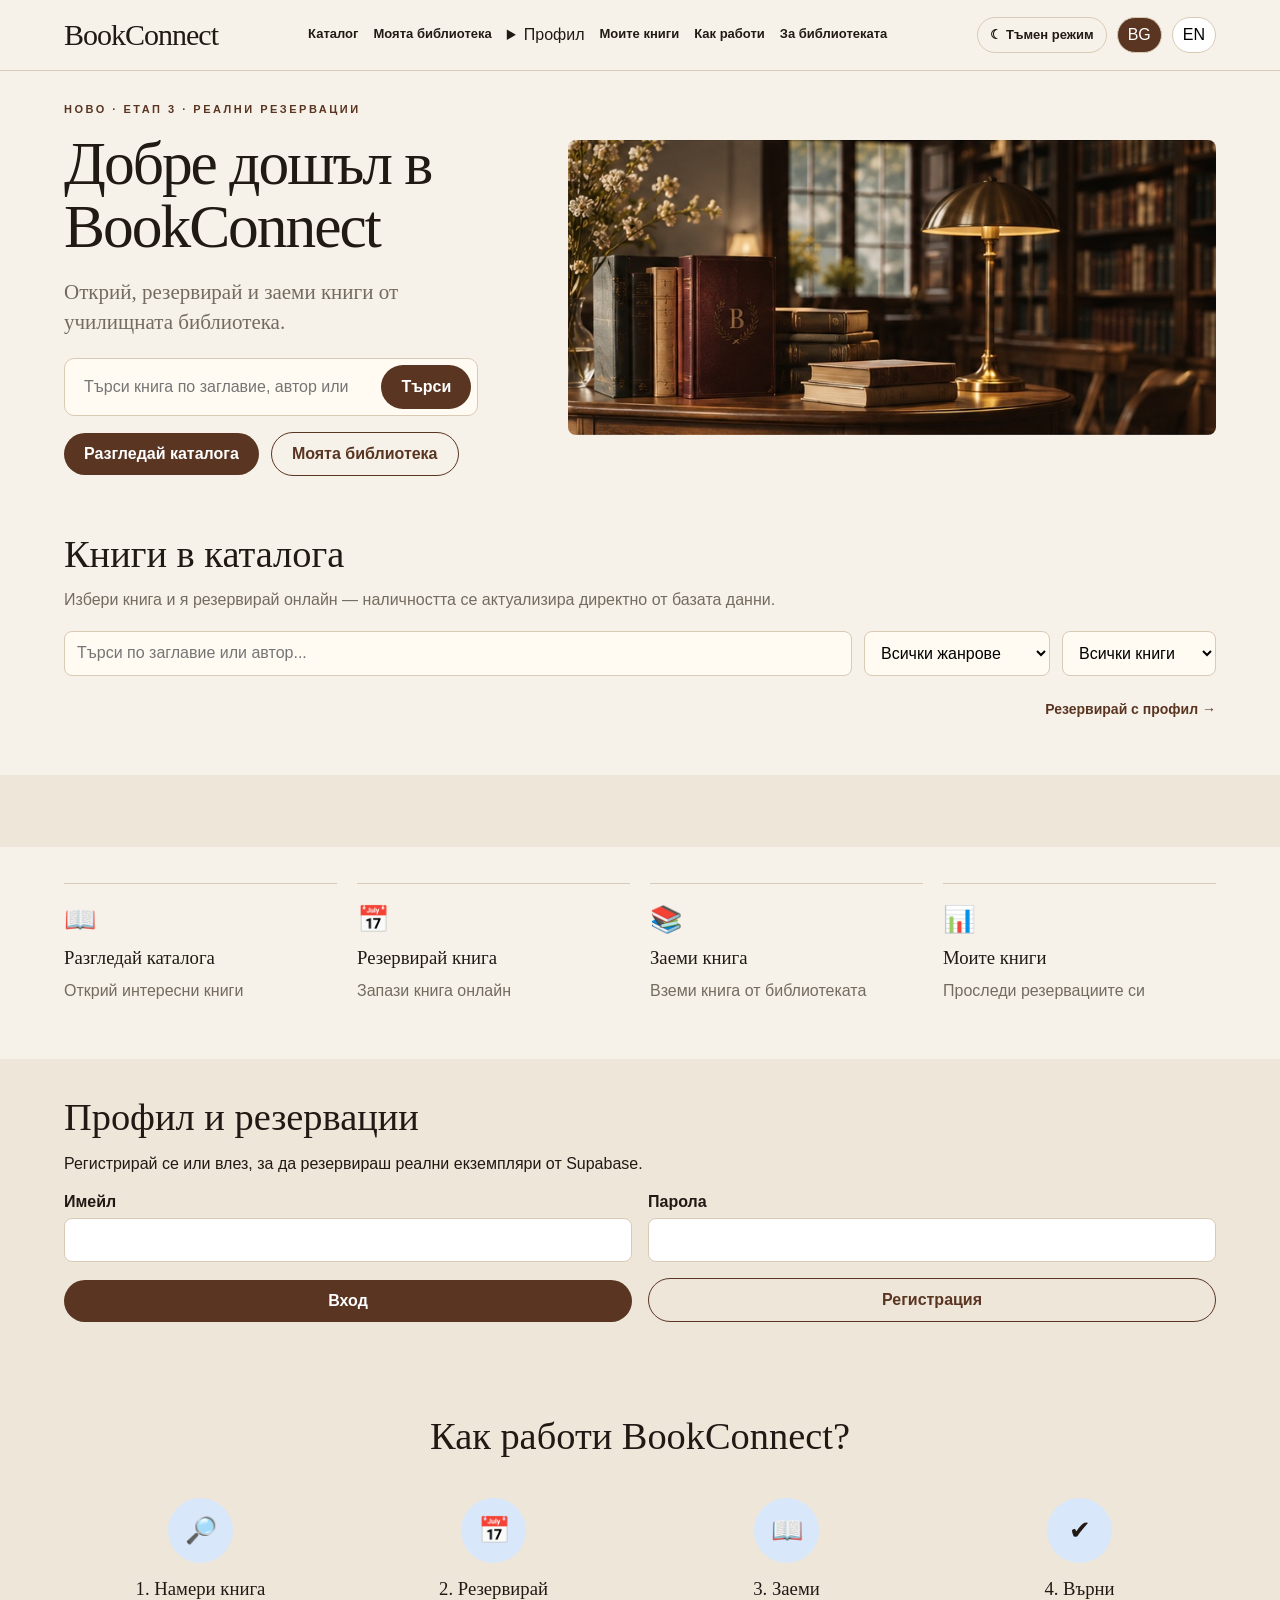
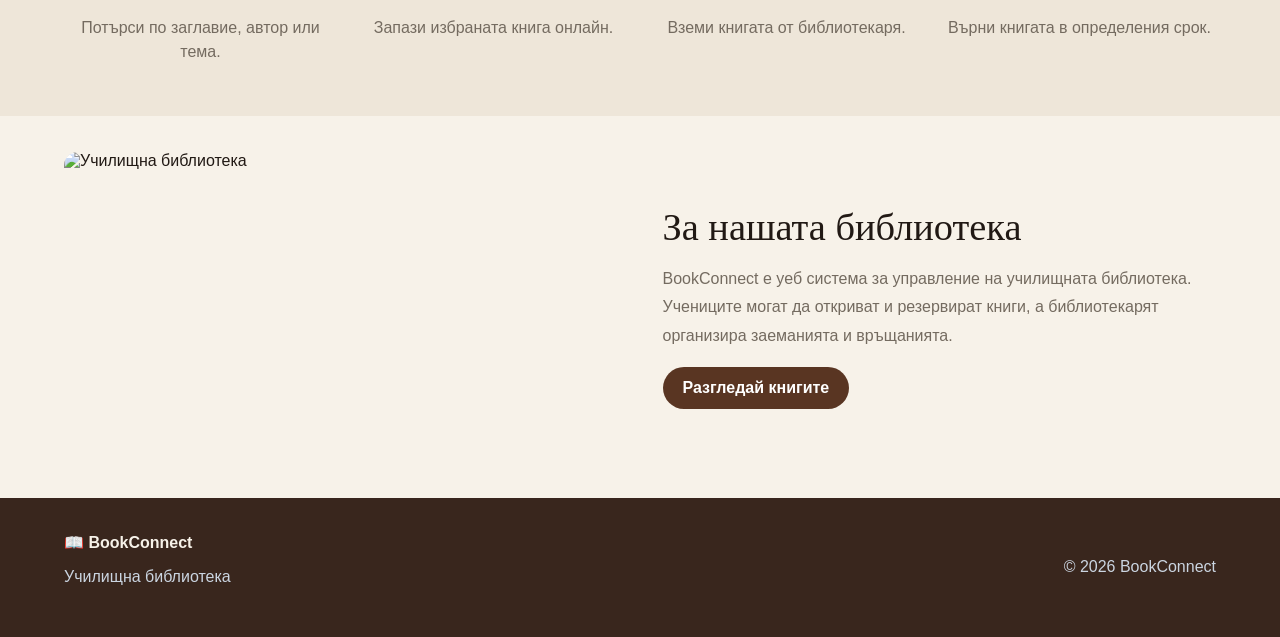
==== commit 7c0728f6: "Simplify navigation with accessible native account dropdown" ====
--- a/index.html
+++ b/index.html
@@ -23,11 +23,10 @@
             </a>
 
             <nav>
-                <a href="#home" data-i18n="home">Начало</a>
+                
                 <a href="#catalog" data-i18n="catalog">Каталог</a>
                 <a href="#personalLibrary" data-i18n="personalNav">Моята библиотека</a>
-                <a href="librarian.html" data-i18n="librarianNav">Библиотекар</a>
-                <a href="#account" data-i18n="accountTitle">Профил</a>
+                <details class="editorial-menu"><summary data-i18n="accountTitle">Профил</summary><div class="editorial-menu-links"><a href="#account" data-i18n="accountTitle">Профил</a><a href="librarian.html" data-i18n="librarianNav">Библиотекар</a></div></details>
                 <a href="#myBooks"
                    onclick="showMyBooks()"
                    data-i18n="myBooks">Моите книги</a>
--- a/editorial.css
+++ b/editorial.css
@@ -0,0 +1,47 @@
+/* BookConnect editorial edition */
+html:not([data-theme="dark"]) {
+ --blue:#593522;--dark:#211914;--light:#eee6d9;--border:#d9c9b5;--muted:#746b60;
+ --bc-bg:#f7f2e9;--bc-surface:#f7f2e9;--bc-control:#fffaf2;--bc-foreground:#211914;--bc-muted:#746b60;--bc-border:#d9c9b5;--bc-link:#593522;--bc-hover:#eee6d9;
+}
+body{background:var(--bc-bg);color:var(--bc-foreground);font-family:Arial,sans-serif}
+.container{max-width:1400px;padding-inline:clamp(20px,5vw,76px)}
+header{background:var(--bc-bg)}
+.nav{gap:16px;min-height:70px}
+.logo,h1,h2,h3{font-family:Georgia,"Times New Roman",serif;font-weight:500}
+.logo{font-size:30px;letter-spacing:-1px}.logo span{color:inherit}
+nav{gap:15px}nav a{font-size:13px}
+.btn,.lang,.theme-toggle{border-radius:999px}
+html:not([data-theme="dark"]) .btn:not(.btn-outline):hover{background:#402416}
+html:not([data-theme="dark"]) .btn-outline{background:transparent;color:var(--blue)}
+.hero{background:none;color:inherit;padding:32px 0 40px}
+.editorial-hero{display:grid;grid-template-columns: .85fr 1.25fr;align-items:center;gap:clamp(24px,5vw,80px)}
+.editorial-photo{min-height:390px;aspect-ratio:1.8;background:url("https://images.unsplash.com/photo-1507842217343-583bb7270b66?w=1400&fit=crop") center/cover;border-radius:8px}
+.hero h1{font-size:clamp(40px,5.2vw,78px);line-height:1.02;letter-spacing:-2px;font-weight:400}
+.hero p{font-family:Georgia,serif;color:var(--bc-muted);font-size:21px;line-height:1.4}
+.hero-eyebrow{padding:0;border:0;letter-spacing:2.5px;color:var(--bc-link);font-size:11px}
+.hero .search-box{border:1px solid var(--border);background:var(--bc-control);margin-top:16px}
+.hero .search-box input{background:transparent;color:inherit}
+.hero-cta{gap:12px;margin-top:16px}
+section{padding:36px 0}
+#catalog .section-title{margin-bottom:12px}
+h2{font-size:clamp(26px,3vw,42px)}
+.book-grid{grid-template-columns:repeat(5,minmax(0,1fr));gap:clamp(12px,3vw,40px)}
+.book-card{border:0;background:transparent;box-shadow:none;padding:0;gap:7px}
+.book-card .book-cover{width:100%;height:auto;aspect-ratio:2/3;object-fit:cover;border-radius:6px;box-shadow:2px 5px 12px #21191420}
+.book-card h3{margin:5px 0 0;font-size:18px}
+.book-card .author{font-family:Georgia,serif;font-style:italic}
+.book-card .btn{font-size:12px;padding:9px 10px}
+.book-card > button[aria-pressed]{top:8px;right:8px;width:32px;height:32px;color:#593522;background:#fffaf2;border-color:#e2d3c0}
+.book-card > button[aria-pressed=true]{color:#a23d42}
+.quick-card{background:transparent;border-top:1px solid var(--border);border-radius:0;text-align:left;padding:20px 0}
+.quick-card .symbol{font-size:26px}
+.personal-panel{background:var(--bc-surface)}
+html:not([data-theme="dark"]) .soft{background:#eee6d9}
+html:not([data-theme="dark"]) footer{background:#39261d;color:#f7f2e9}
+html:not([data-theme="dark"]) .filters input,html:not([data-theme="dark"]) .filters select{background:#fffaf2}
+@media(max-width:1000px){.book-grid{grid-template-columns:repeat(3,minmax(0,1fr))}.editorial-photo{min-height:280px}}
+@media(max-width:650px){.editorial-hero{grid-template-columns:1fr}.editorial-photo{min-height:0;aspect-ratio:1.6}.book-grid{grid-template-columns:repeat(2,minmax(0,1fr))}.hero h1{letter-spacing:-1px}.nav{padding-block:12px}.hero{padding-top:24px}}
+
+/* Approved mockup proportions and local hero photograph */
+.editorial-photo{background-image:url("assets/editorial/library.jpg"),url("https://images.unsplash.com/photo-1507842217343-583bb7270b66?w=1400&fit=crop");min-height:0;aspect-ratio:2.2}
+@media(min-width:1001px){.editorial-hero{grid-template-columns: .78fr 1.22fr;gap:7vw}.hero{padding:28px 0 20px}.hero h1{font-size:clamp(48px,4.8vw,74px)}.book-grid{gap:clamp(24px,4.5vw,70px)}.book-card .book-cover{aspect-ratio: .78}}
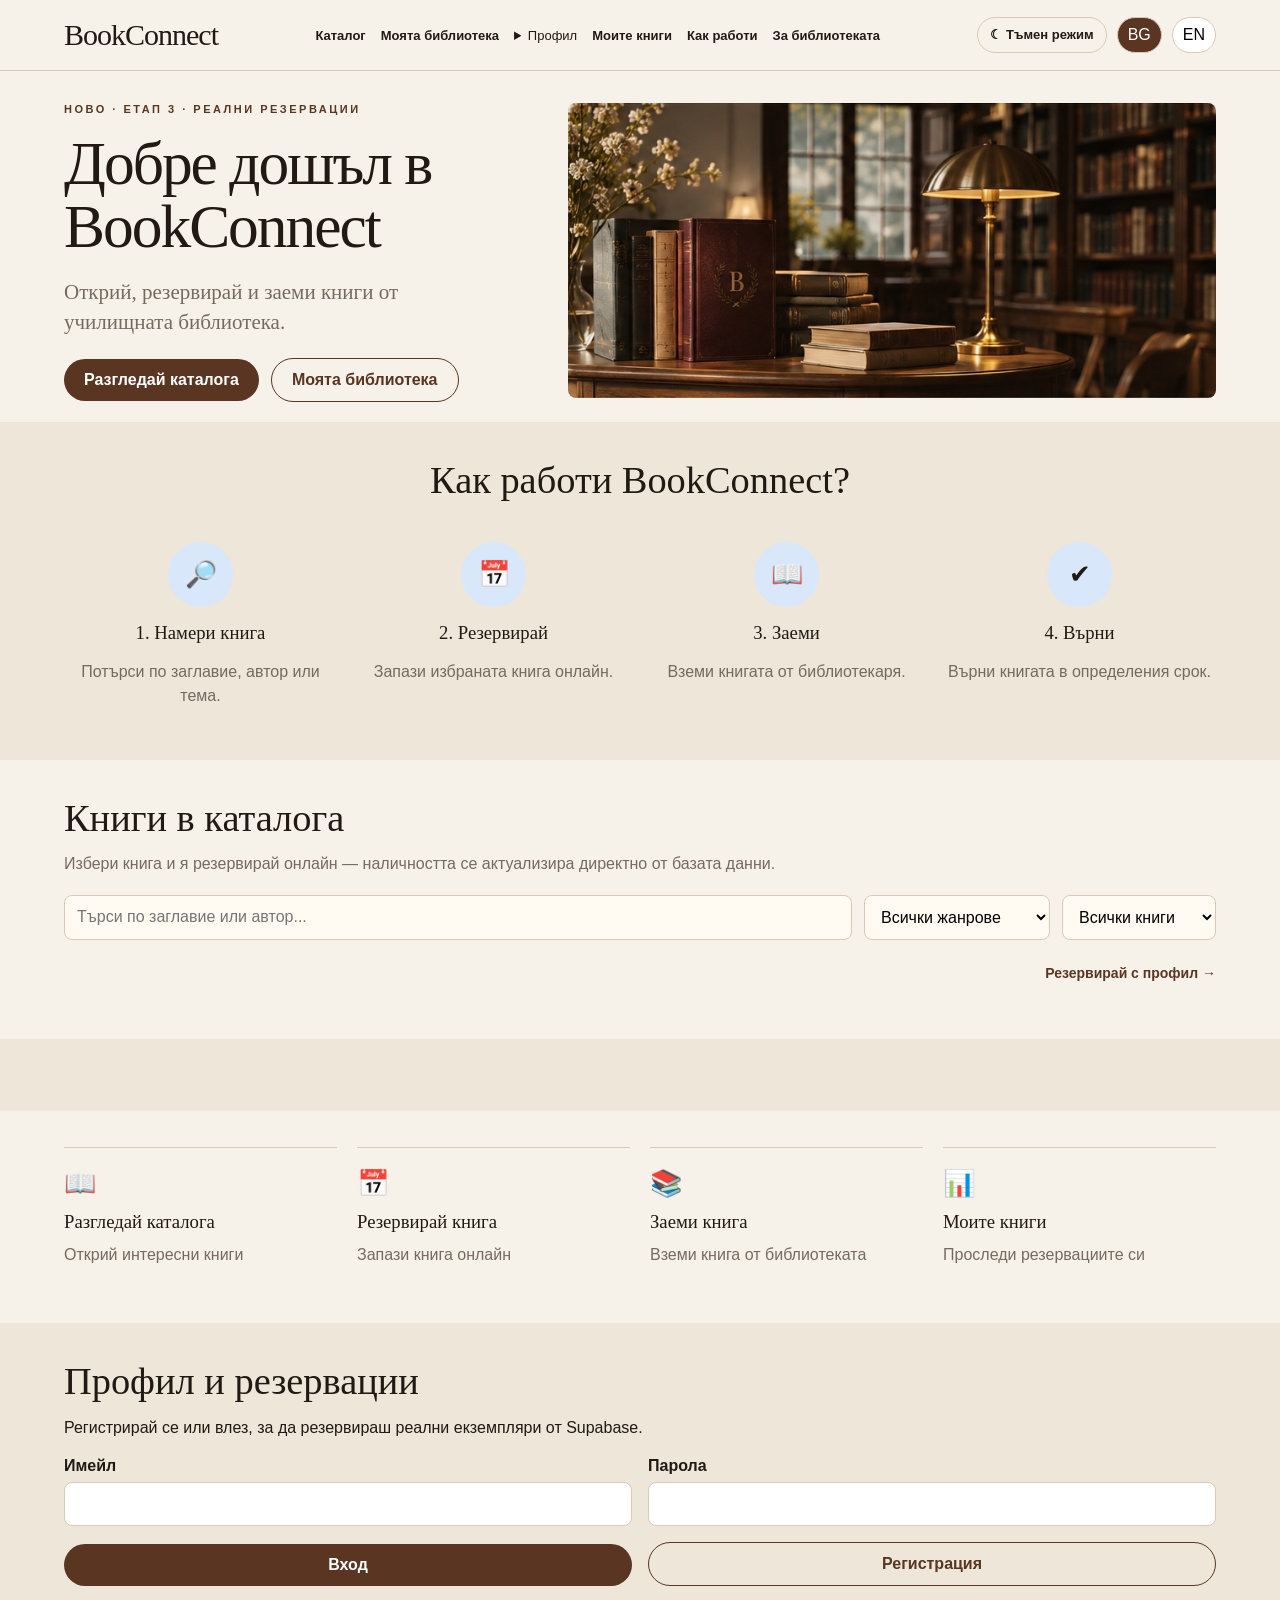
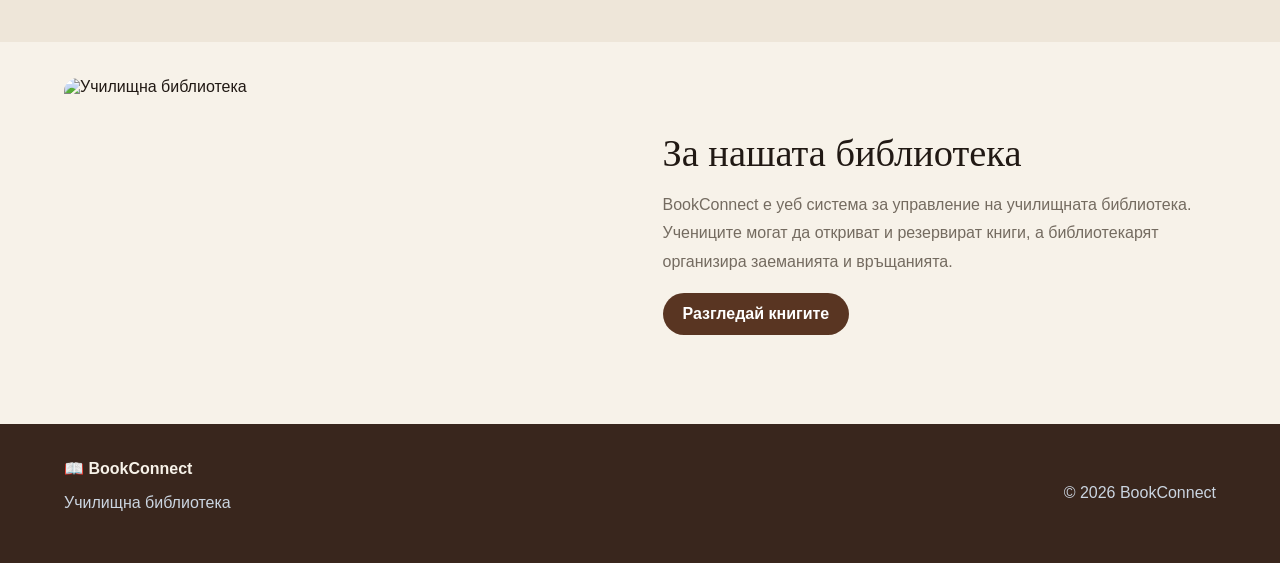
==== commit 6bc4454b: "Move how BookConnect works above catalog and remove duplicate hero search" ====
--- a/index.html
+++ b/index.html
@@ -59,24 +59,65 @@
                     от училищната библиотека.
                 </p>
 
-                <div class="search-box">
-                    <input
-                        id="heroSearch"
-                        type="search"
-                        data-placeholder="searchPlaceholder"
-                        placeholder="Търси книга по заглавие, автор или тема..."
-                    >
-
-                    <button class="btn"
-                            onclick="heroSearch()"
-                            data-i18n="search">
-                        Търси
-                    </button>
-                </div>
                 <div class="hero-cta"><a class="btn" href="#catalog" data-i18n="browse">Разгледай каталога</a><a class="btn btn-outline" href="#personalLibrary" data-i18n="personalNav">Моята библиотека</a></div>
                 </div><div class="editorial-photo" role="img" aria-label="Library"></div>
             </div>
         </div>
+
+        <!-- КАК РАБОТИ -->
+        <section class="soft" id="how">
+            <div class="container">
+
+                <h2 style="text-align:center;margin-bottom:40px"
+                    data-i18n="howTitle">
+                    Как работи BookConnect?
+                </h2>
+
+                <div class="steps">
+
+                    <div class="step">
+                        <div class="step-number">🔎</div>
+                        <h3 data-i18n="step1">
+                            1. Намери книга
+                        </h3>
+                        <p data-i18n="step1Desc">
+                            Потърси по заглавие, автор или тема.
+                        </p>
+                    </div>
+
+                    <div class="step">
+                        <div class="step-number">📅</div>
+                        <h3 data-i18n="step2">
+                            2. Резервирай
+                        </h3>
+                        <p data-i18n="step2Desc">
+                            Запази избраната книга онлайн.
+                        </p>
+                    </div>
+
+                    <div class="step">
+                        <div class="step-number">📖</div>
+                        <h3 data-i18n="step3">
+                            3. Заеми
+                        </h3>
+                        <p data-i18n="step3Desc">
+                            Вземи книгата от библиотекаря.
+                        </p>
+                    </div>
+
+                    <div class="step">
+                        <div class="step-number">✔</div>
+                        <h3 data-i18n="step4">
+                            4. Върни
+                        </h3>
+                        <p data-i18n="step4Desc">
+                            Върни книгата в определения срок.
+                        </p>
+                    </div>
+
+                </div>
+            </div>
+        </section>
 
         <!-- КАТАЛОГ -->
         <section id="catalog">
@@ -207,61 +248,6 @@
         </section>
 
 
-        <!-- КАК РАБОТИ -->
-        <section class="soft" id="how">
-            <div class="container">
-
-                <h2 style="text-align:center;margin-bottom:40px"
-                    data-i18n="howTitle">
-                    Как работи BookConnect?
-                </h2>
-
-                <div class="steps">
-
-                    <div class="step">
-                        <div class="step-number">🔎</div>
-                        <h3 data-i18n="step1">
-                            1. Намери книга
-                        </h3>
-                        <p data-i18n="step1Desc">
-                            Потърси по заглавие, автор или тема.
-                        </p>
-                    </div>
-
-                    <div class="step">
-                        <div class="step-number">📅</div>
-                        <h3 data-i18n="step2">
-                            2. Резервирай
-                        </h3>
-                        <p data-i18n="step2Desc">
-                            Запази избраната книга онлайн.
-                        </p>
-                    </div>
-
-                    <div class="step">
-                        <div class="step-number">📖</div>
-                        <h3 data-i18n="step3">
-                            3. Заеми
-                        </h3>
-                        <p data-i18n="step3Desc">
-                            Вземи книгата от библиотекаря.
-                        </p>
-                    </div>
-
-                    <div class="step">
-                        <div class="step-number">✔</div>
-                        <h3 data-i18n="step4">
-                            4. Върни
-                        </h3>
-                        <p data-i18n="step4Desc">
-                            Върни книгата в определения срок.
-                        </p>
-                    </div>
-
-                </div>
-            </div>
-        </section>
-
         <!-- МОИТЕ РЕЗЕРВАЦИИ -->
         <section id="myBooks" class="reservations-section">
             <div class="container">
--- a/editorial.css
+++ b/editorial.css
@@ -45,3 +45,17 @@
 /* Approved mockup proportions and local hero photograph */
 .editorial-photo{background-image:url("assets/editorial/library.jpg"),url("https://images.unsplash.com/photo-1507842217343-583bb7270b66?w=1400&fit=crop");min-height:0;aspect-ratio:2.2}
 @media(min-width:1001px){.editorial-hero{grid-template-columns: .78fr 1.22fr;gap:7vw}.hero{padding:28px 0 20px}.hero h1{font-size:clamp(48px,4.8vw,74px)}.book-grid{gap:clamp(24px,4.5vw,70px)}.book-card .book-cover{aspect-ratio: .78}}
+
+/* Editorial account and reading dashboard */
+.editorial-menu{position:relative;font-size:13px}
+.editorial-menu summary{cursor:pointer;white-space:nowrap}
+.editorial-menu-links{position:absolute;right:0;top:calc(100% + 12px);min-width:170px;display:grid;gap:12px;padding:16px;background:var(--bc-surface);border:1px solid var(--bc-border);border-radius:8px;box-shadow:0 8px 24px #21191422;z-index:50}
+.personal-tabs{gap:8px;flex-wrap:wrap}
+html:not([data-theme="dark"]) .personal-tabs button{background:#f7f2e9;color:#593522;border:1px solid #d9c9b5;border-radius:999px}
+html:not([data-theme="dark"]) .personal-tabs button[aria-selected="true"],html:not([data-theme="dark"]) .personal-tabs button.active{background:#593522;color:#fffaf2}
+html:not([data-theme="dark"]) .personal-panel{background:#fffaf2;border:1px solid #d9c9b5;border-radius:10px;padding:clamp(18px,3vw,36px)}
+html:not([data-theme="dark"]) .personal-panel.personal-premium{background:linear-gradient(120deg,#fffaf2,#e9dbc5);border:1px solid #aa8964;color:#39261d}
+.personal-premium h3{font-size:clamp(26px,3vw,40px)}
+.book-card .tag{font-size:11px}
+.book-card .available,.book-card .unavailable{font-size:12px}
+@media(max-width:650px){.editorial-menu-links{left:0;right:auto}}
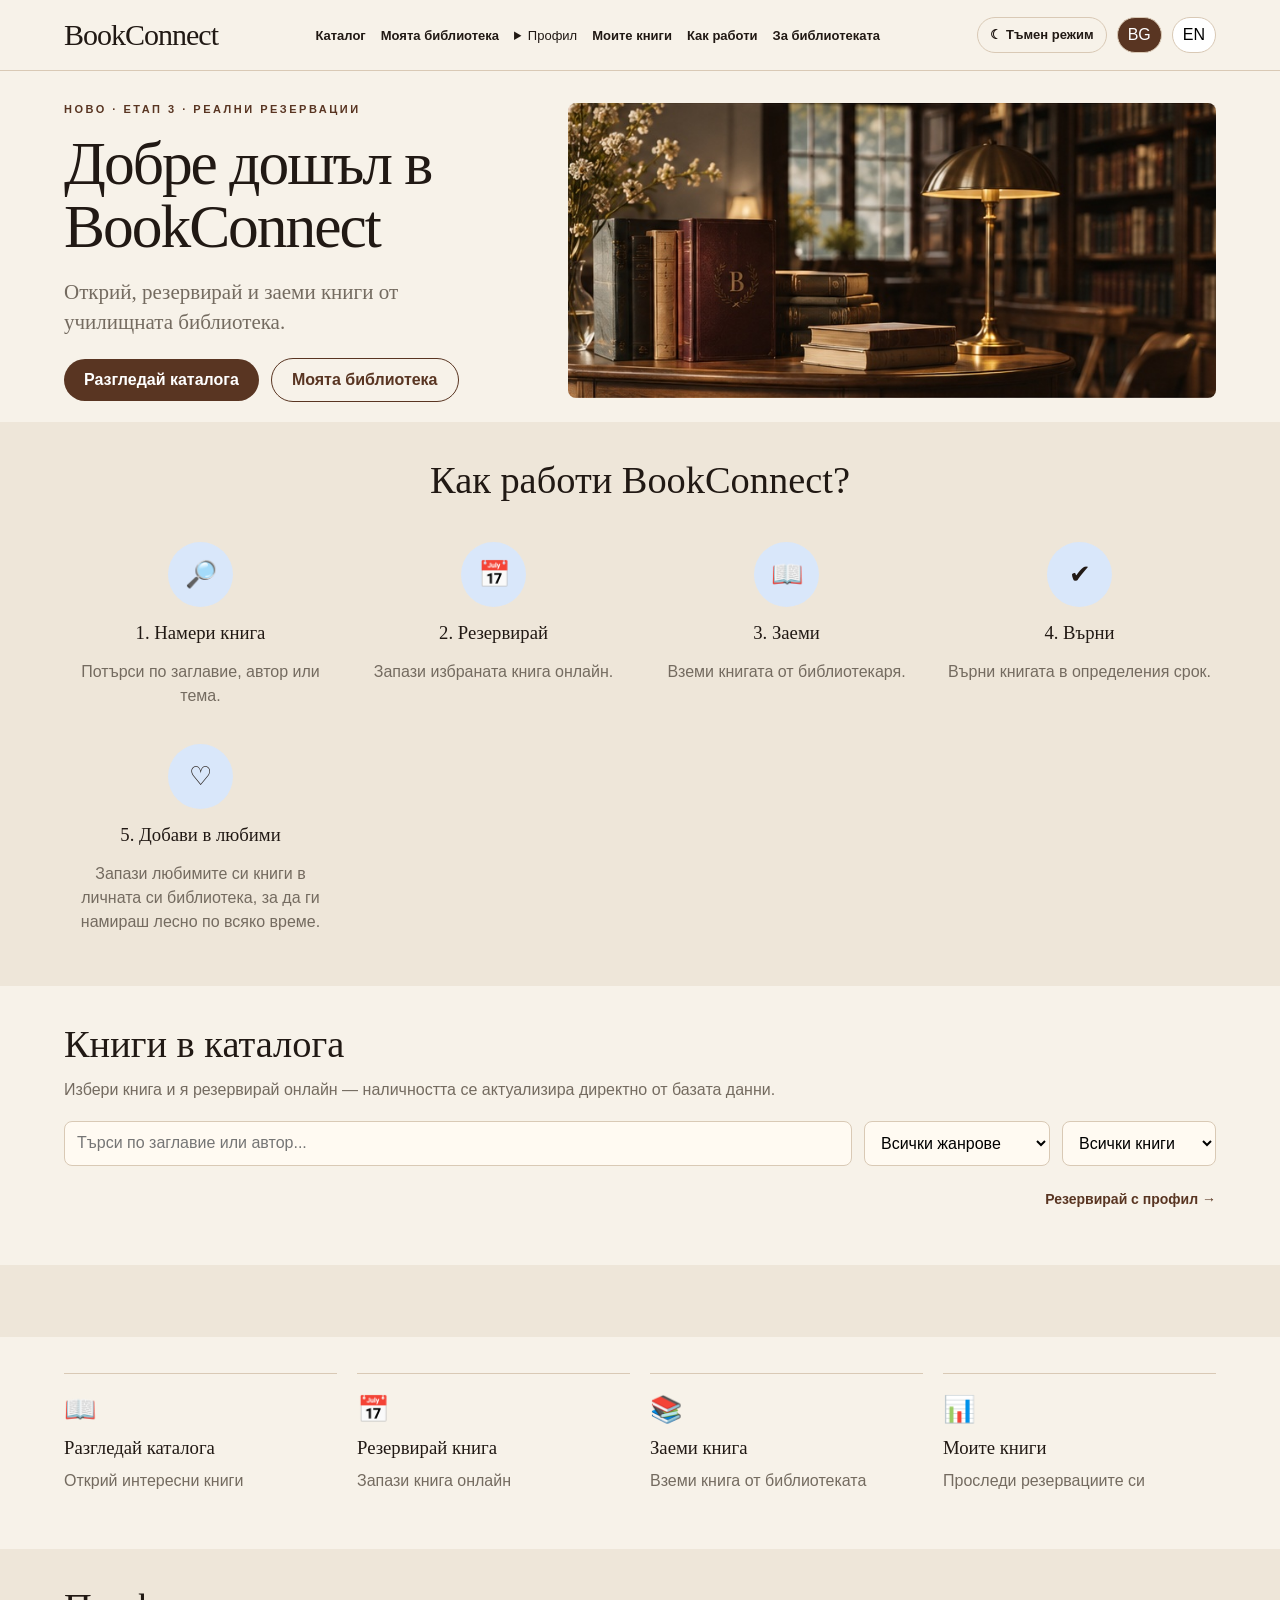
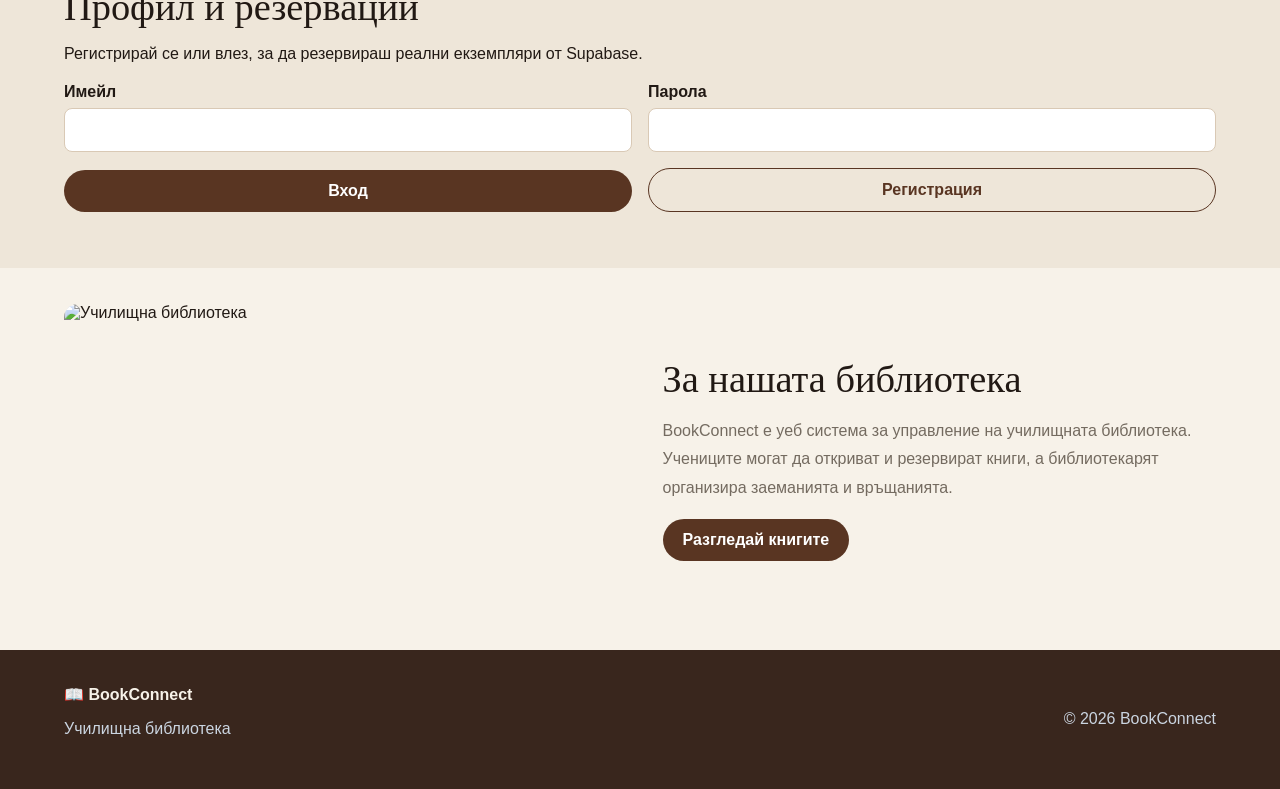
==== commit 853a6d71: "Explain favorites as fifth BookConnect onboarding step" ====
--- a/index.html
+++ b/index.html
@@ -115,6 +115,12 @@
                         </p>
                     </div>
 
+                    <div class="step">
+                        <div class="step-number" aria-hidden="true">♡</div>
+                        <h3 data-i18n="step5">5. Добави в любими</h3>
+                        <p data-i18n="step5Desc">Запази любимите си книги в личната си библиотека, за да ги намираш лесно по всяко време.</p>
+                    </div>
+
                 </div>
             </div>
         </section>
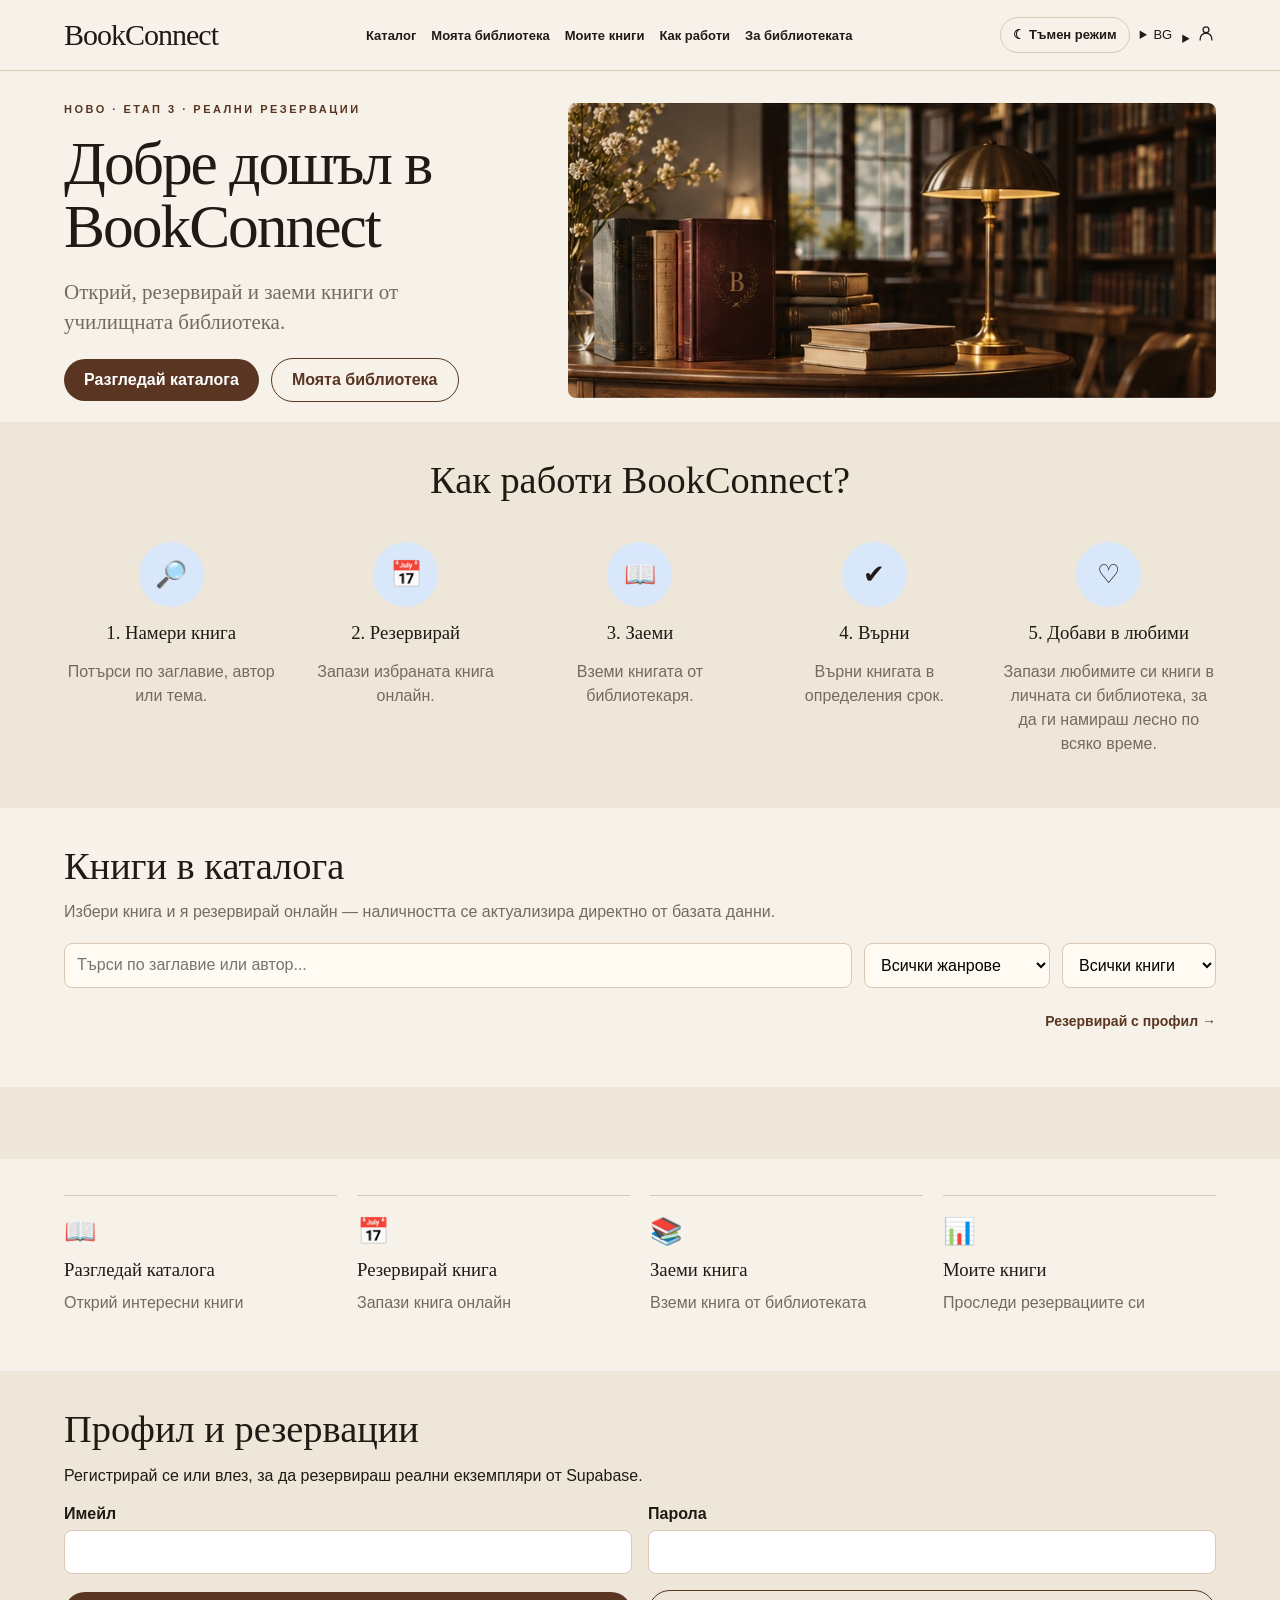
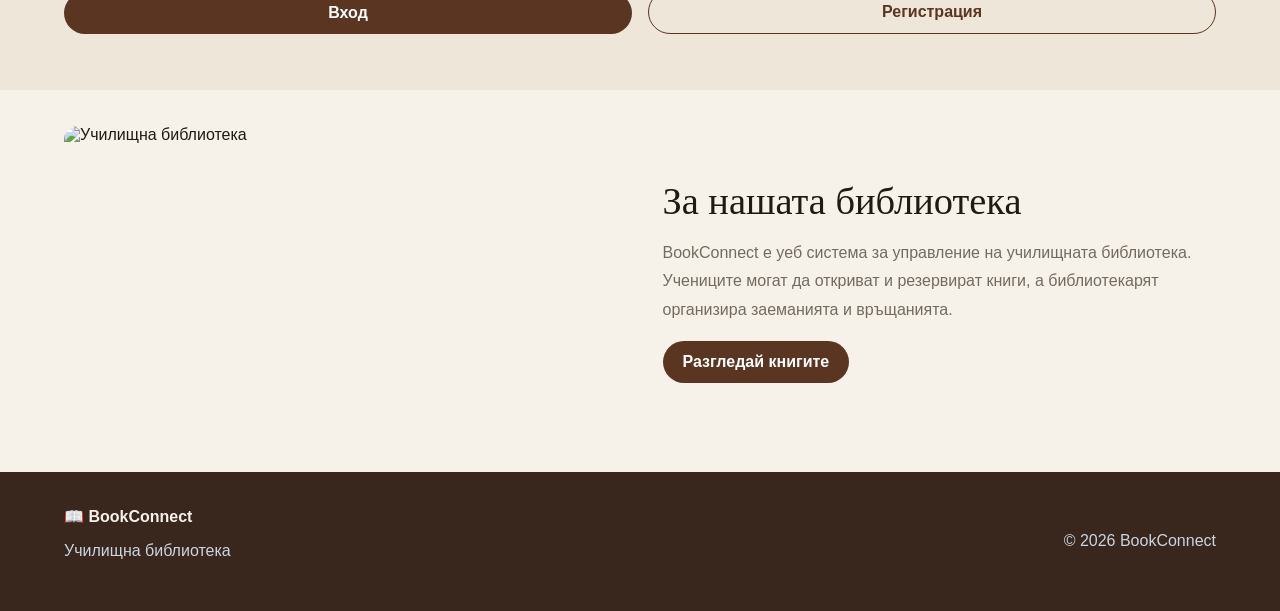
==== commit 1957df6d: "Add compact language selector and circular profile dropdown" ====
--- a/index.html
+++ b/index.html
@@ -26,7 +26,7 @@
                 
                 <a href="#catalog" data-i18n="catalog">Каталог</a>
                 <a href="#personalLibrary" data-i18n="personalNav">Моята библиотека</a>
-                <details class="editorial-menu"><summary data-i18n="accountTitle">Профил</summary><div class="editorial-menu-links"><a href="#account" data-i18n="accountTitle">Профил</a><a href="librarian.html" data-i18n="librarianNav">Библиотекар</a></div></details>
+                
                 <a href="#myBooks"
                    onclick="showMyBooks()"
                    data-i18n="myBooks">Моите книги</a>
@@ -36,10 +36,22 @@
 
             <div class="nav-right">
                 <button type="button" id="themeToggle" class="theme-toggle" aria-label="Тъмен режим" aria-pressed="false">☾ Тъмен режим</button>
-                <button class="lang active" id="bgBtn"
-                        onclick="setLanguage('bg')">BG</button>
-                <button class="lang" id="enBtn"
-                        onclick="setLanguage('en')">EN</button>
+                <details class="editorial-menu language-menu" id="languageMenu">
+                    <summary aria-label="Language / Език"><span id="currentLanguage">BG</span></summary>
+                    <div class="editorial-menu-links">
+                        <button type="button" class="lang active" id="bgBtn" onclick="setLanguage('bg');this.closest('details').open=false">Български · BG</button>
+                        <button type="button" class="lang" id="enBtn" onclick="setLanguage('en');this.closest('details').open=false">English · EN</button>
+                    </div>
+                </details>
+                <details class="editorial-menu profile-menu">
+                    <summary aria-label="Profile / Профил"><span id="profileAvatar" class="profile-avatar"><svg viewBox="0 0 24 24" width="20" height="20" fill="none" stroke="currentColor" stroke-width="1.5" aria-hidden="true"><circle cx="12" cy="8" r="3.5"/><path d="M5 21v-2a7 7 0 0 1 14 0v2"/></svg></span></summary>
+                    <div class="editorial-menu-links">
+                        <a href="#account" data-i18n="accountTitle" onclick="this.closest('details').open=false">Профил</a>
+                        <a href="#personalLibrary" data-i18n="personalNav" onclick="this.closest('details').open=false">Моята библиотека</a>
+                        <a href="#myBooks" data-i18n="myBooks" onclick="showMyBooks();this.closest('details').open=false">Моите книги</a>
+                        <a href="librarian.html" data-i18n="librarianNav">Библиотекар</a>
+                    </div>
+                </details>
             </div>
         </div>
     </header>
--- a/editorial.css
+++ b/editorial.css
@@ -59,3 +59,5 @@
 .book-card .tag{font-size:11px}
 .book-card .available,.book-card .unavailable{font-size:12px}
 @media(max-width:650px){.editorial-menu-links{left:0;right:auto}}
+
+@media(min-width:1001px){#how .steps{grid-template-columns:repeat(5,minmax(0,1fr))}}
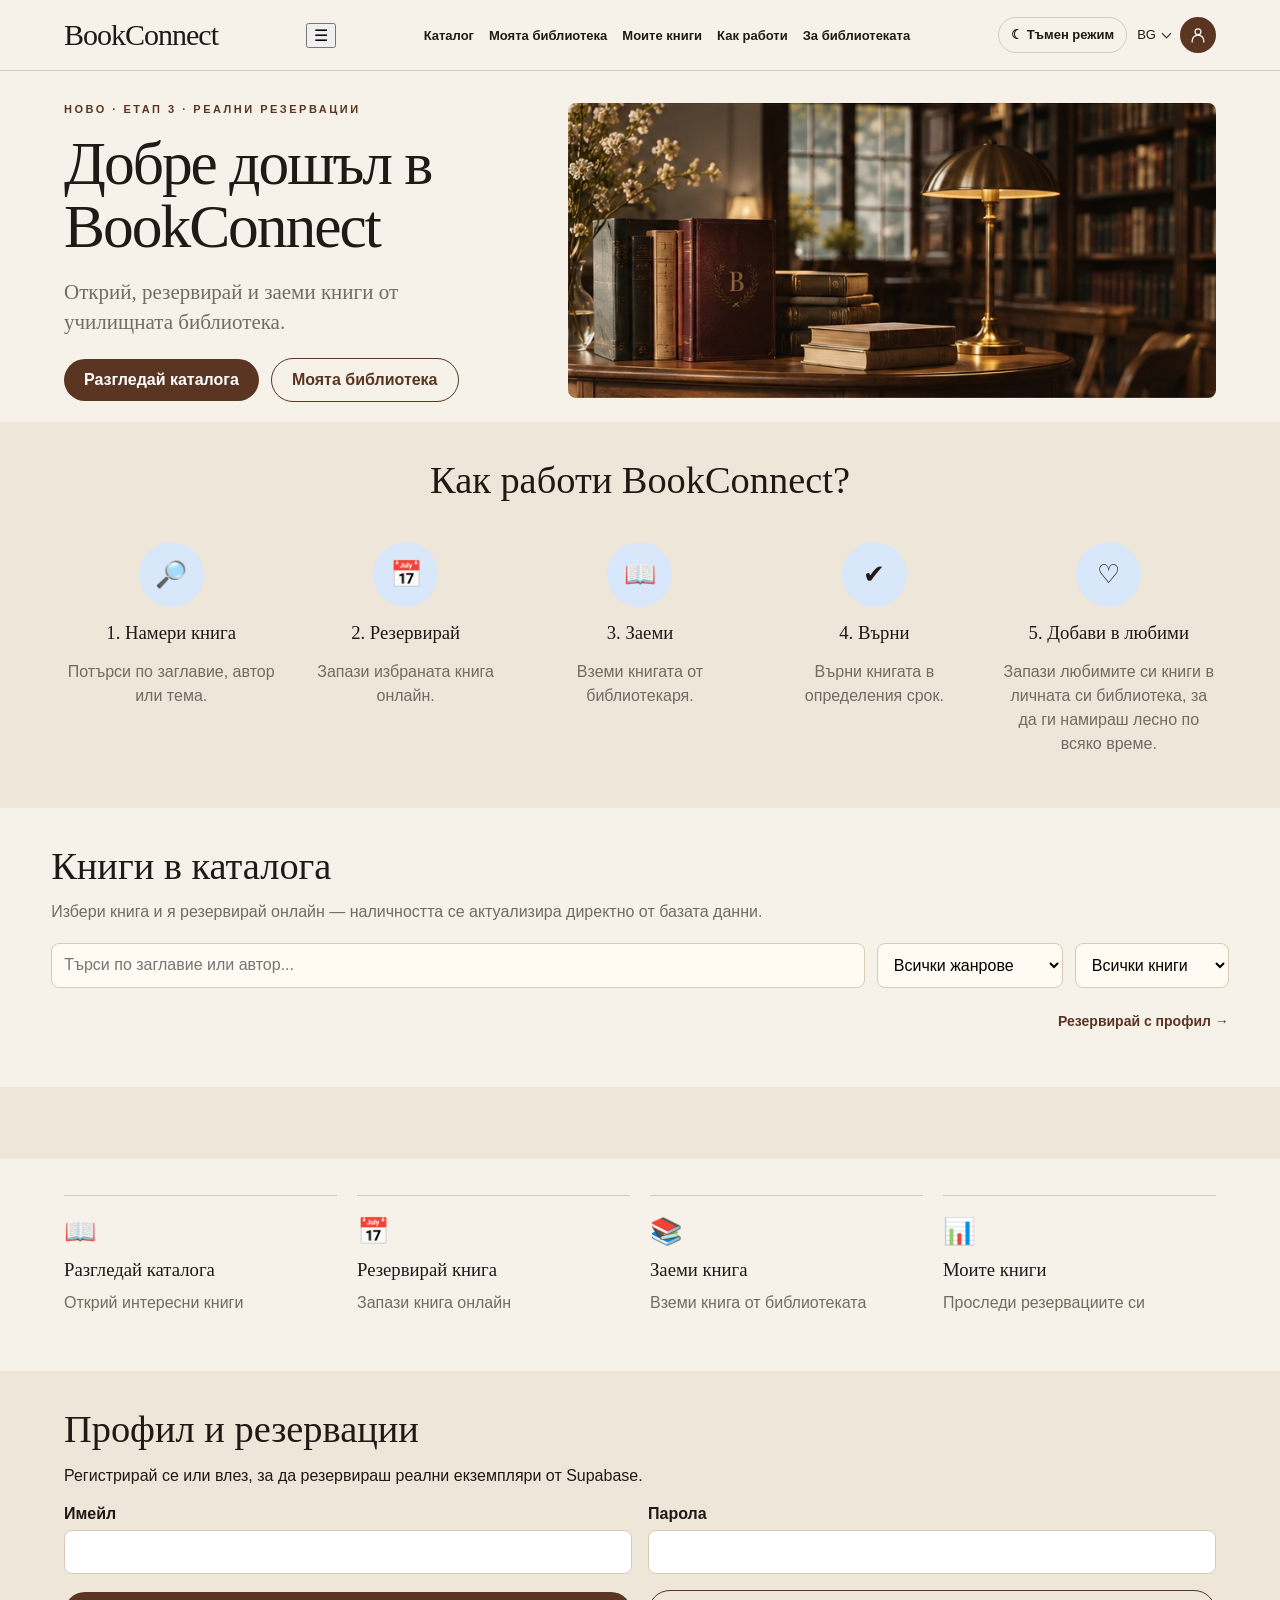
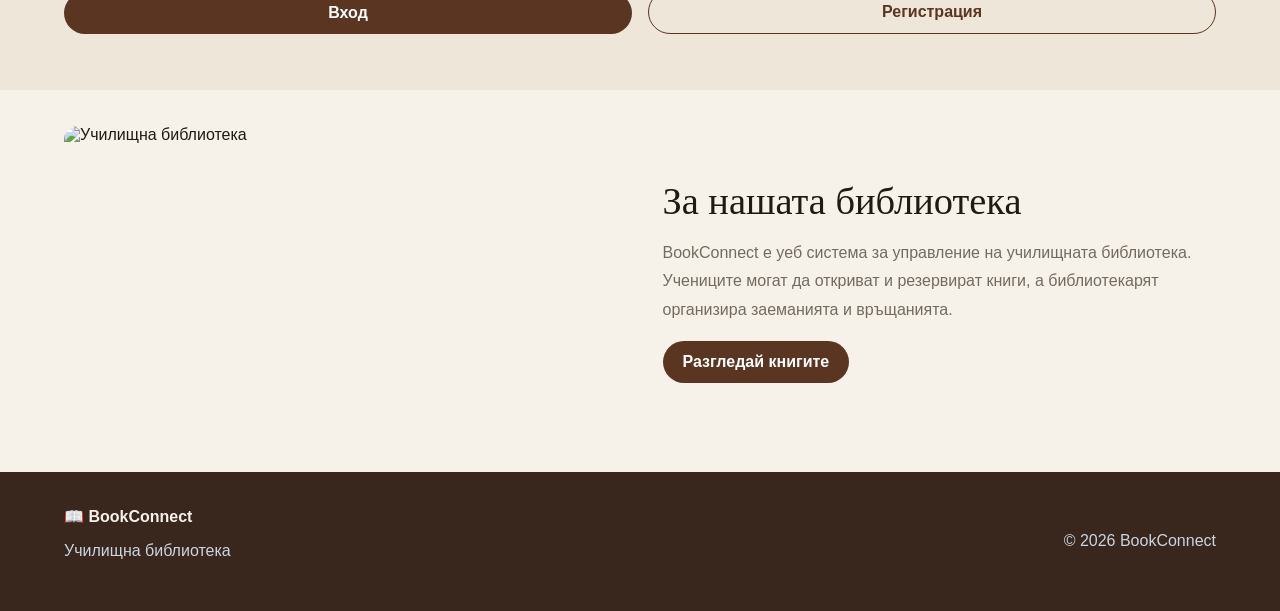
==== commit 2be89779: "Add accessible mobile navigation toggle" ====
--- a/index.html
+++ b/index.html
@@ -22,7 +22,8 @@
                 Book<span>Connect</span>
             </a>
 
-            <nav>
+            <button type="button" class="mobile-nav-toggle" aria-label="Меню / Menu" aria-controls="mainNavigation" aria-expanded="false" onclick="this.setAttribute('aria-expanded', String(this.getAttribute('aria-expanded') !== 'true'))"><span aria-hidden="true">☰</span></button>
+            <nav id="mainNavigation" onclick="if(event.target.closest('a')) document.querySelector('.mobile-nav-toggle').setAttribute('aria-expanded','false')">
                 
                 <a href="#catalog" data-i18n="catalog">Каталог</a>
                 <a href="#personalLibrary" data-i18n="personalNav">Моята библиотека</a>
--- a/editorial.css
+++ b/editorial.css
@@ -61,3 +61,19 @@
 @media(max-width:650px){.editorial-menu-links{left:0;right:auto}}
 
 @media(min-width:1001px){#how .steps{grid-template-columns:repeat(5,minmax(0,1fr))}}
+
+/* Compact language and account controls */
+.nav-right .editorial-menu summary{display:flex;align-items:center;gap:7px;list-style:none;color:var(--bc-foreground)}
+.nav-right .editorial-menu summary::-webkit-details-marker{display:none}
+.language-menu summary::after{content:"";width:6px;height:6px;border-right:1px solid currentColor;border-bottom:1px solid currentColor;transform:rotate(45deg);margin-top:-3px}
+.language-menu .lang{width:100%;text-align:left;white-space:nowrap;padding:8px 12px}
+.profile-avatar{display:grid;place-items:center;width:36px;height:36px;border-radius:50%;background:#593522;color:#fffaf2;font-family:Georgia,serif;font-size:17px}
+.profile-menu .editorial-menu-links a{color:var(--bc-foreground);text-decoration:none;font-size:13px}
+.profile-menu .editorial-menu-links a:hover{color:var(--bc-link);text-decoration:underline}
+.nav-right .editorial-menu summary:focus-visible{outline:2px solid var(--bc-link);outline-offset:4px;border-radius:4px}
+@media(max-width:650px){.nav-right .editorial-menu-links{left:auto;right:0}}
+
+/* Fluid catalog: use the viewport rather than a fixed five-column layout. */
+#catalog .container, .container#catalog {max-width:none;width:100%;box-sizing:border-box;padding-inline:clamp(16px,4vw,64px)}
+#catalog .book-grid{grid-template-columns:repeat(auto-fill,minmax(min(100%,180px),1fr));gap:clamp(16px,2vw,32px)}
+@media(max-width:650px){#catalog .book-grid{grid-template-columns:repeat(auto-fill,minmax(min(100%,140px),1fr))}}
